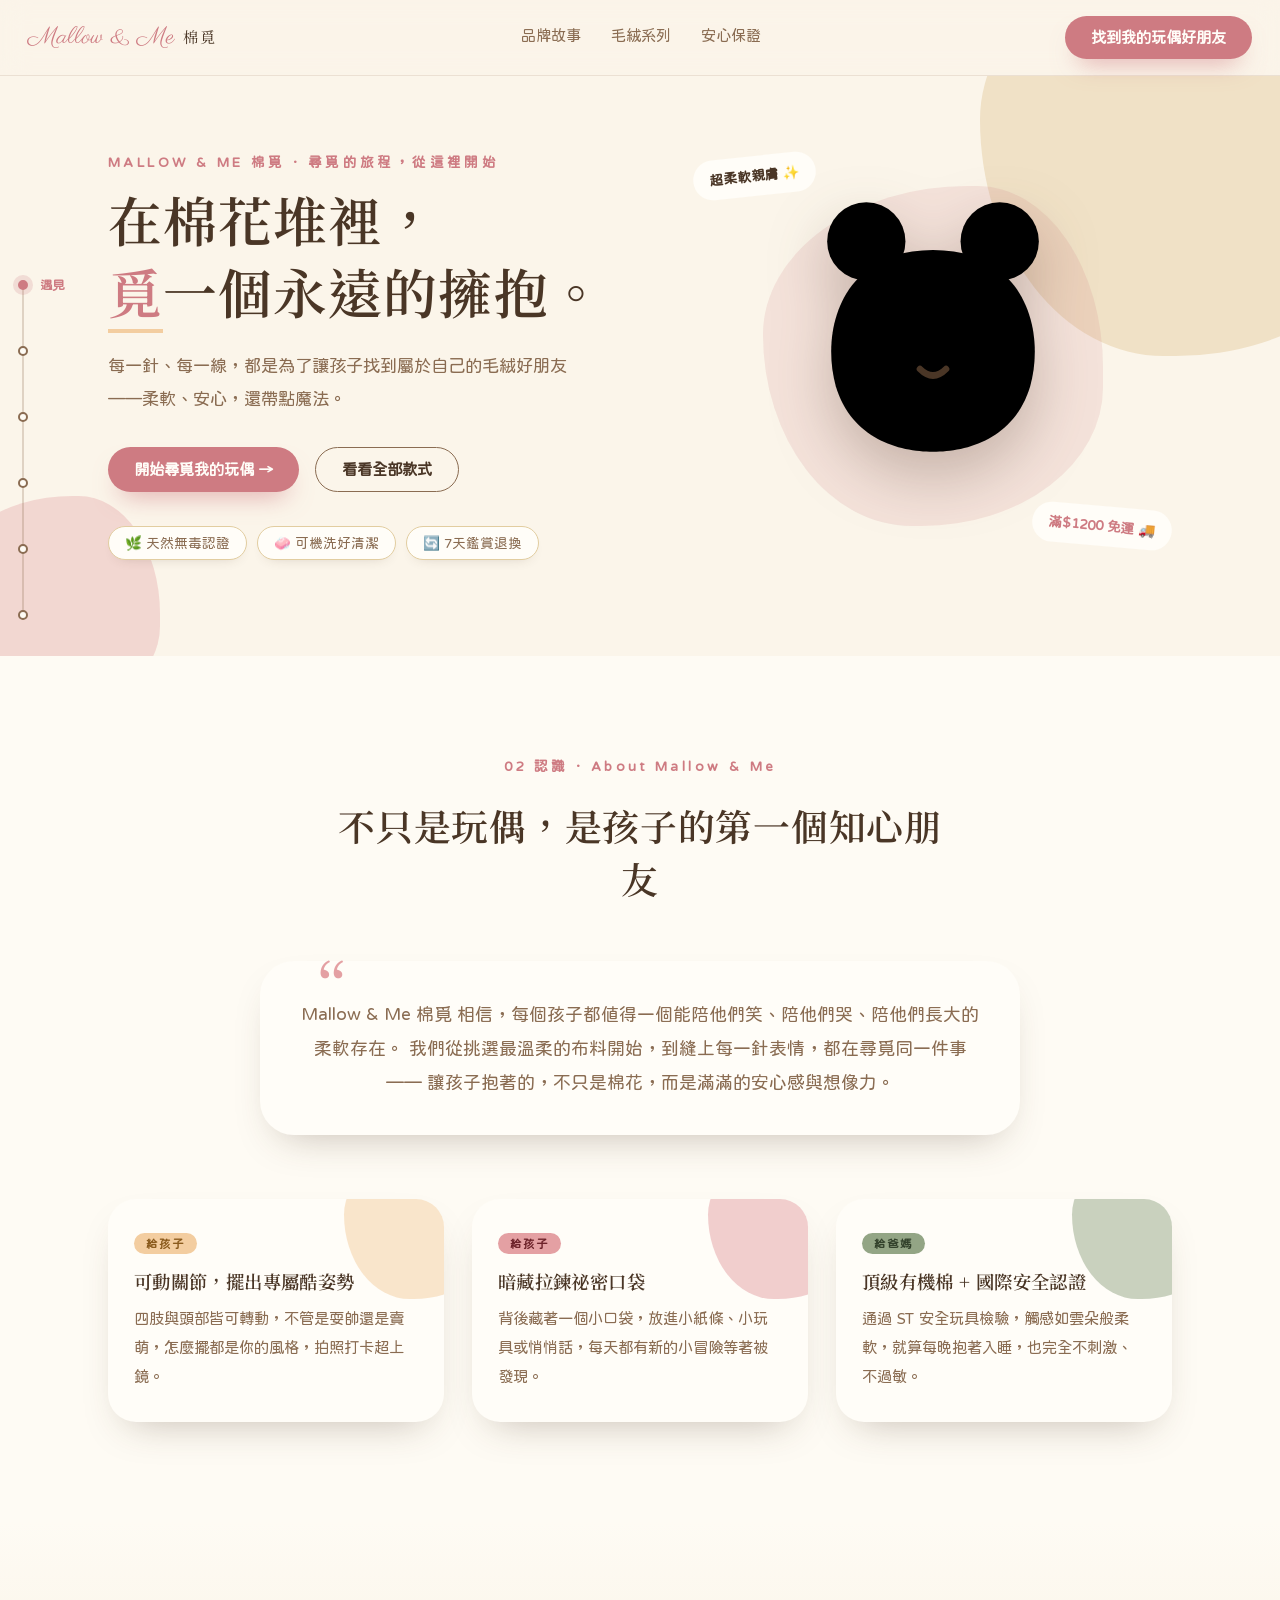
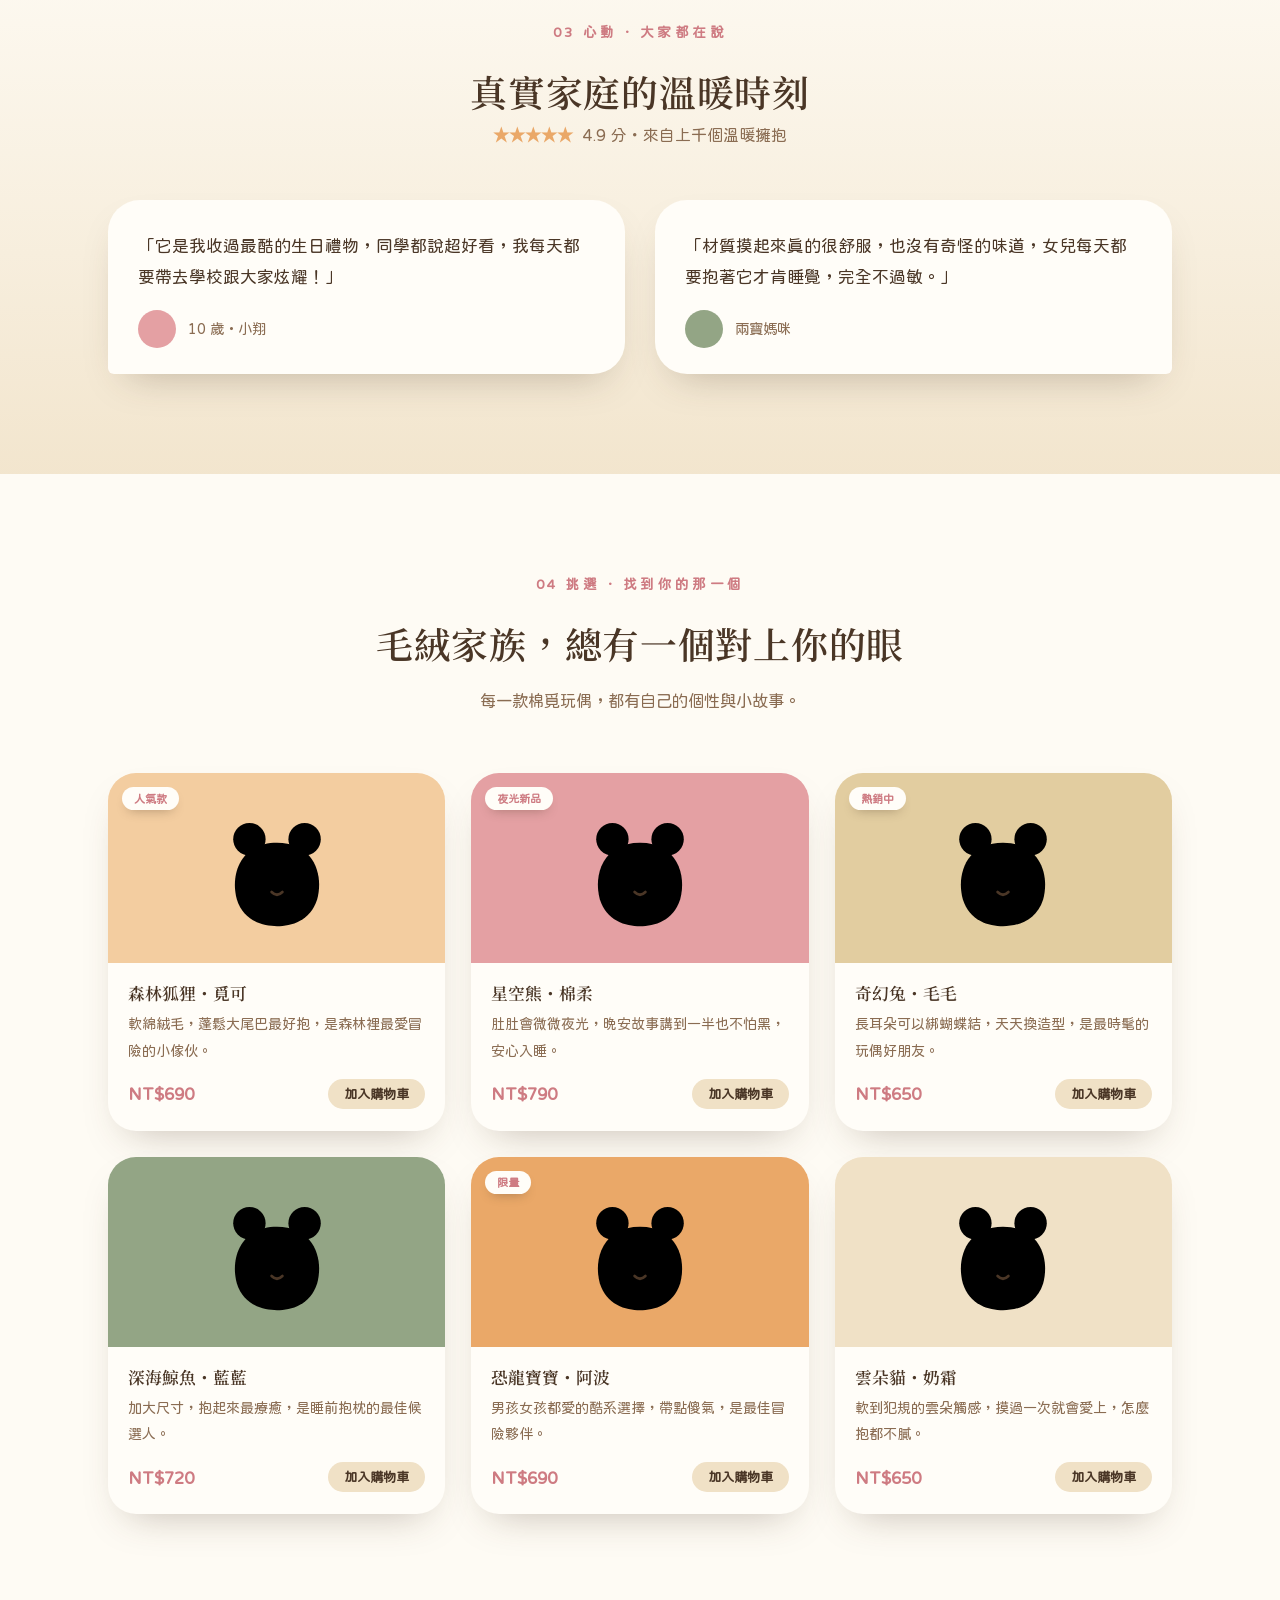
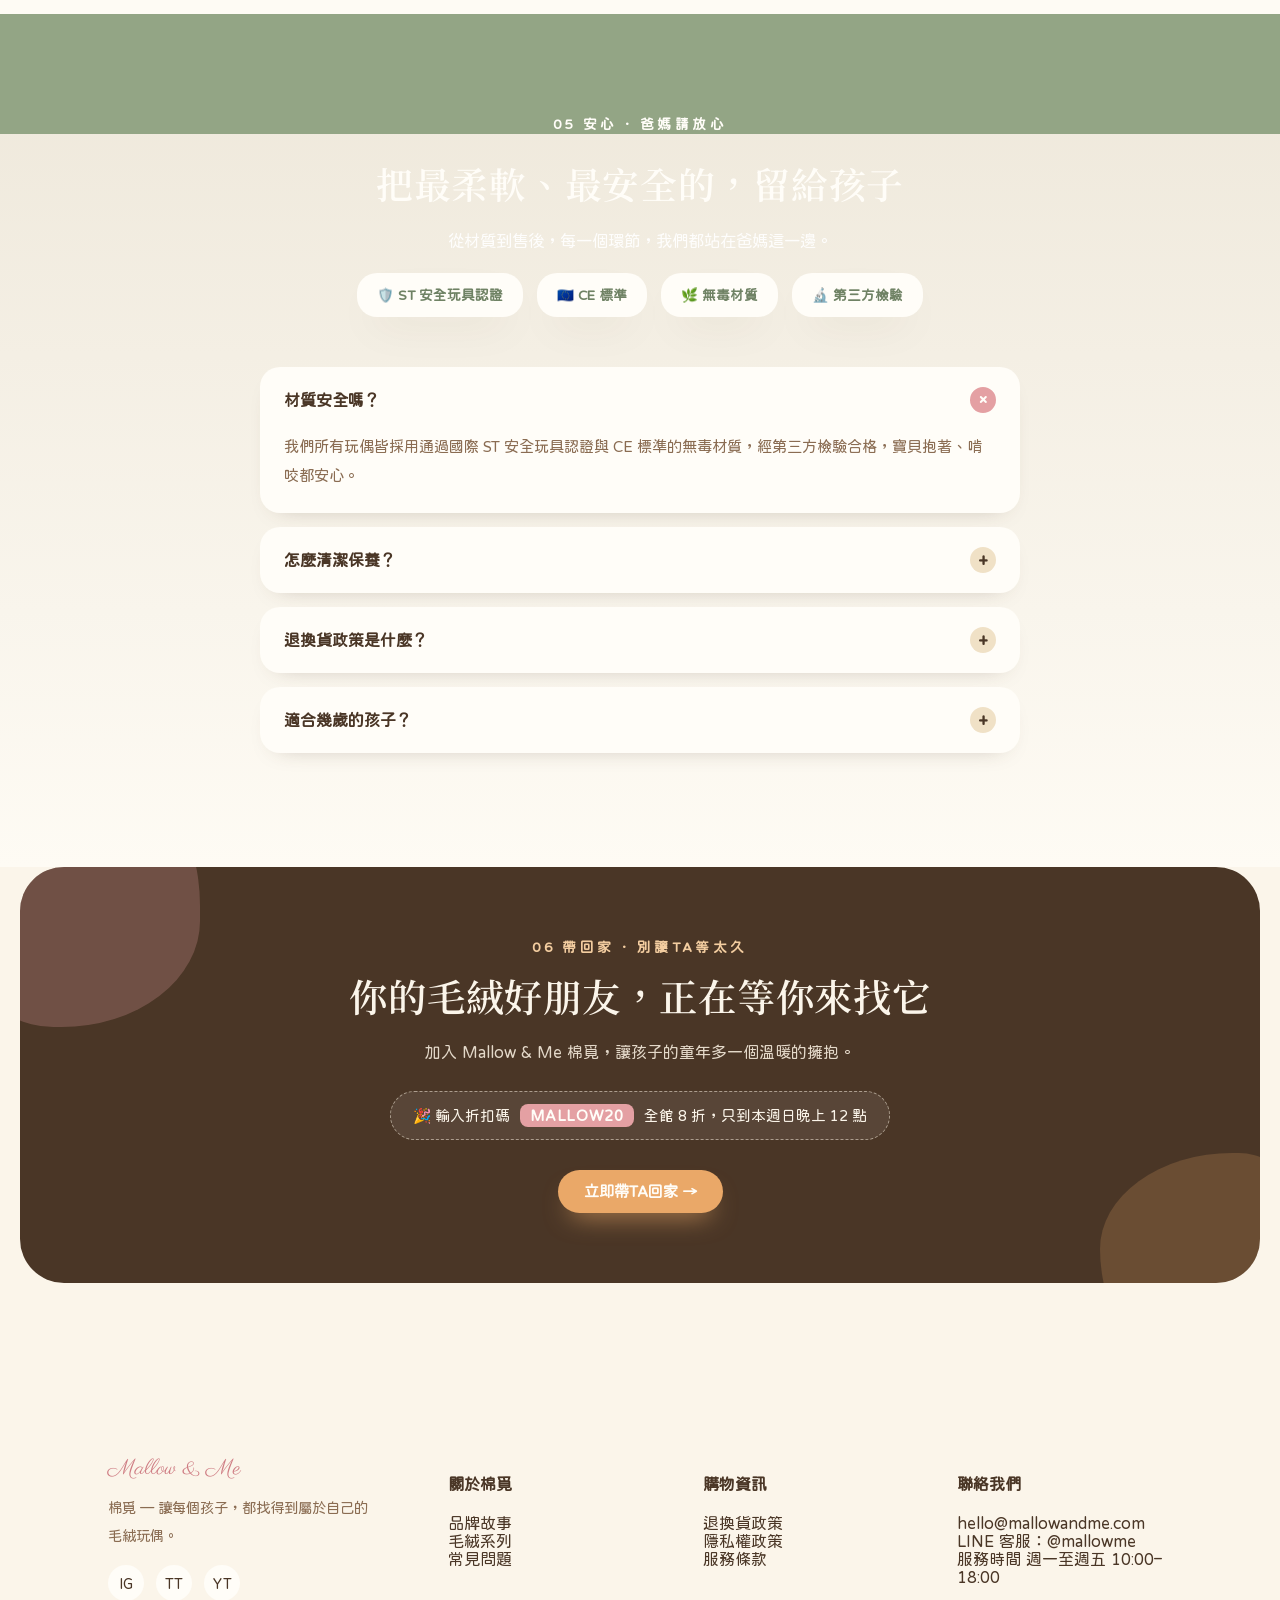
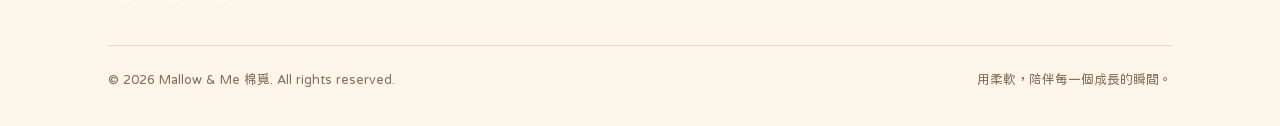
==== new/0804/mallow-and-me.html @ 4f6d2597 "Update files" ====
<!DOCTYPE html>
<html lang="zh-Hant">
<head>
<meta charset="UTF-8">
<meta name="viewport" content="width=device-width, initial-scale=1.0">
<title>Mallow & Me 棉覓｜在棉花堆裡，覓一個永遠的擁抱</title>
<link rel="preconnect" href="https://fonts.googleapis.com">
<link rel="preconnect" href="https://fonts.gstatic.com" crossorigin>
<link href="https://fonts.googleapis.com/css2?family=Noto+Serif+TC:wght@400;500;600;700&family=Huninn&family=Parisienne&display=swap" rel="stylesheet">
<style>
  :root{
    --cream:#FBF5EA;
    --cream-soft:#FEFBF4;
    --oat:#F0E1C6;
    --oat-deep:#E2CDA0;
    --rose:#E4A0A3;
    --rose-deep:#CE7B82;
    --peach:#EAA868;
    --peach-soft:#F3CDA0;
    --sage:#93A585;
    --sage-deep:#6F8264;
    --brown:#4A3626;
    --brown-soft:#8A6C52;
    --white:#FFFDF8;
    --shadow: 0 18px 40px -20px rgba(74,54,38,0.35);
    --radius-blob: 62% 38% 55% 45% / 45% 55% 42% 58%;
  }
  *{box-sizing:border-box;}
  html{scroll-behavior:smooth;}
  body{
    margin:0;
    background:var(--cream);
    color:var(--brown);
    font-family:'Huninn','Zen Maru Gothic','Noto Sans TC',sans-serif;
    -webkit-font-smoothing:antialiased;
    overflow-x:hidden;
  }
  h1,h2,h3{font-family:'Noto Serif TC',serif; margin:0; font-weight:600; letter-spacing:0.02em;}
  p{margin:0; line-height:1.9;}
  a{text-decoration:none; color:inherit;}
  ul{list-style:none; margin:0; padding:0;}
  .script{font-family:'Parisienne',cursive;}
  .wrap{max-width:1120px; margin:0 auto; padding:0 28px;}
  img,svg{display:block;}
  button{font-family:inherit; cursor:pointer; border:none;}

  /* ---------- decorative blobs ---------- */
  .blob{position:absolute; border-radius:var(--radius-blob); z-index:0; filter:blur(0.5px);}
  .blob--float{animation:float 9s ease-in-out infinite;}
  @keyframes float{0%,100%{transform:translateY(0) rotate(0deg);}50%{transform:translateY(-18px) rotate(4deg);}}
  @media (prefers-reduced-motion: reduce){ .blob--float{animation:none;} html{scroll-behavior:auto;} }

  /* ---------- plush icon system ---------- */
  .plush-icon{fill:currentColor;}
  .plush-icon .face{fill:var(--brown);}

  /* ---------- reveal on scroll ---------- */
  .reveal{opacity:0; transform:translateY(28px); transition:opacity .8s ease, transform .8s ease;}
  .reveal.is-visible{opacity:1; transform:translateY(0);}

  /* ---------- trust badge chips ---------- */
  .chips{display:flex; flex-wrap:wrap; gap:10px;}
  .chip{
    background:var(--white); border:1px solid var(--oat-deep); color:var(--brown-soft);
    padding:8px 16px; border-radius:999px; font-size:0.85rem; display:flex; align-items:center; gap:6px;
    box-shadow: 0 6px 14px -10px rgba(74,54,38,0.3);
  }

  /* ================= NAV ================= */
  .nav{
    position:sticky; top:0; z-index:50;
    display:flex; align-items:center; justify-content:space-between;
    padding:16px 28px; backdrop-filter:blur(14px);
    background:rgba(251,245,234,0.82);
    border-bottom:1px solid rgba(138,108,82,0.15);
  }
  .nav__logo{display:flex; align-items:baseline; gap:8px; font-size:1.5rem; color:var(--rose-deep);}
  .nav__logo small{font-family:'Noto Serif TC',serif; font-size:0.95rem; color:var(--brown); letter-spacing:0.15em;}
  .nav__links{display:flex; gap:30px; font-size:0.95rem; color:var(--brown-soft);}
  .nav__links a{position:relative; padding-bottom:4px;}
  .nav__links a::after{content:'';position:absolute; left:0; bottom:0; width:0; height:2px; background:var(--rose); transition:width .3s ease;}
  .nav__links a:hover::after{width:100%;}
  .btn{
    display:inline-flex; align-items:center; gap:8px;
    padding:13px 26px; border-radius:999px; font-size:0.95rem; font-weight:700;
    transition:transform .25s ease, box-shadow .25s ease;
  }
  .btn:hover{transform:translateY(-2px);}
  .btn--primary{background:var(--rose-deep); color:var(--white); box-shadow:0 14px 26px -12px rgba(206,123,130,0.7);}
  .btn--primary:hover{box-shadow:0 18px 30px -12px rgba(206,123,130,0.85);}
  .btn--ghost{background:transparent; border:1.5px solid var(--brown-soft); color:var(--brown);}
  .btn--peach{background:var(--peach); color:var(--white); box-shadow:0 14px 26px -12px rgba(234,168,104,0.75);}
  .nav__cta{display:none;}
  @media (min-width: 760px){ .nav__cta{display:inline-flex;} }
  @media (max-width: 880px){ .nav__links{display:none;} }

  /* ================= SEEKING TRAIL (desktop) ================= */
  .trail{position:fixed; left:22px; top:50%; transform:translateY(-50%); z-index:40; display:none;}
  @media (min-width:1180px){ .trail{display:block;} }
  .trail__track{position:relative; width:2px; height:340px; background:rgba(138,108,82,0.25); margin:0 auto;}
  .trail__fill{position:absolute; top:0; left:0; width:100%; height:0%; background:var(--rose-deep); transition:height .15s linear;}
  .trail__dots{position:absolute; top:0; left:50%; height:100%; display:flex; flex-direction:column; justify-content:space-between; transform:translateX(-50%);}
  .trail-dot{position:relative; width:10px; height:10px; border-radius:50%; background:var(--cream-soft); border:2px solid var(--brown-soft); transition:all .3s ease;}
  .trail-dot span{
    position:absolute; left:20px; top:50%; transform:translateY(-50%);
    font-size:0.78rem; white-space:nowrap; color:var(--brown-soft); opacity:0; transition:opacity .3s ease;
  }
  .trail-dot.active{background:var(--rose-deep); border-color:var(--rose-deep); box-shadow:0 0 0 5px rgba(206,123,130,0.2);}
  .trail-dot.active span{opacity:1; color:var(--rose-deep); font-weight:700;}

  /* ================= HERO ================= */
  .hero{position:relative; padding:70px 0 90px; overflow:hidden;}
  .hero .blob-a{width:420px; height:420px; background:var(--oat); top:-140px; right:-120px;}
  .hero .blob-b{width:220px; height:220px; background:var(--rose); opacity:.35; bottom:-60px; left:-60px;}
  .hero__grid{position:relative; z-index:1; display:grid; grid-template-columns:1.05fr 0.95fr; gap:56px; align-items:center;}
  @media (max-width:900px){ .hero__grid{grid-template-columns:1fr; text-align:center;} }
  .eyebrow{font-size:0.85rem; letter-spacing:0.25em; color:var(--rose-deep); font-weight:700; margin-bottom:14px; display:inline-block;}
  .hero h1{font-size:clamp(2.1rem, 4.2vw, 3.4rem); line-height:1.35; color:var(--brown);}
  .hero h1 em{font-style:normal; color:var(--rose-deep); border-bottom:4px solid var(--peach-soft);}
  .hero__sub{margin-top:22px; font-size:1.08rem; color:var(--brown-soft); max-width:480px;}
  @media (max-width:900px){ .hero__sub{margin-left:auto; margin-right:auto;} }
  .hero__ctas{margin-top:32px; display:flex; gap:16px; flex-wrap:wrap;}
  @media (max-width:900px){ .hero__ctas{justify-content:center;} }
  .hero__chips{margin-top:34px;}
  @media (max-width:900px){ .hero__chips{justify-content:center;} }

  .hero__art{position:relative; height:420px;}
  .hero__stage{position:absolute; inset:0; margin:auto; width:340px; height:340px; background:var(--rose-deep); opacity:0.16; border-radius:var(--radius-blob);}
  .hero__mascot{position:relative; width:290px; margin:20px auto; color:var(--peach); filter:drop-shadow(0 24px 30px rgba(74,54,38,0.28));}
  .hero__sticker{
    position:absolute; background:var(--white); border-radius:20px; padding:12px 16px; box-shadow:var(--shadow);
    font-size:0.85rem; font-weight:700; color:var(--brown);
  }
  .hero__sticker--1{top:10px; left:0; transform:rotate(-6deg);}
  .hero__sticker--2{bottom:20px; right:0; transform:rotate(5deg); color:var(--rose-deep);}
  @media (max-width:900px){ .hero__sticker{display:none;} }

  /* ================= SECTION shell ================= */
  .section{position:relative; padding:100px 0;}
  .section__head{max-width:640px; margin:0 auto 56px; text-align:center;}
  .section__head h2{font-size:clamp(1.6rem, 3vw, 2.3rem); margin-top:12px;}
  .section__head p{margin-top:16px; color:var(--brown-soft); font-size:1.03rem;}

  /* ================= WHY ================= */
  .why{background:var(--cream-soft);}
  .why__story{
    max-width:760px; margin:0 auto 64px; text-align:center; font-size:1.12rem; color:var(--brown-soft);
    padding:36px 40px; background:var(--white); border-radius:34px; box-shadow:var(--shadow); position:relative;
  }
  .why__story::before{content:'“'; font-family:'Noto Serif TC',serif; font-size:4rem; color:var(--rose); position:absolute; top:-6px; left:24px; line-height:1;}
  .features{display:grid; grid-template-columns:repeat(3,1fr); gap:28px;}
  @media (max-width:820px){ .features{grid-template-columns:1fr;} }
  .feature{
    position:relative; padding:34px 26px 30px; border-radius:28px; background:var(--white);
    box-shadow:var(--shadow); overflow:hidden;
  }
  .feature__blob{position:absolute; width:150px; height:150px; border-radius:var(--radius-blob); top:-50px; right:-50px; opacity:0.5;}
  .feature--1 .feature__blob{background:var(--peach-soft);}
  .feature--2 .feature__blob{background:var(--rose);}
  .feature--3 .feature__blob{background:var(--sage);}
  .feature__tag{display:inline-block; font-size:0.72rem; font-weight:700; letter-spacing:0.1em; padding:4px 12px; border-radius:999px; margin-bottom:14px; position:relative;}
  .feature--1 .feature__tag{background:var(--peach-soft); color:#8a5a1c;}
  .feature--2 .feature__tag{background:var(--rose); color:#6d222a;}
  .feature--3 .feature__tag{background:var(--sage); color:#33422c;}
  .feature h3{font-size:1.15rem; position:relative;}
  .feature p{margin-top:10px; color:var(--brown-soft); font-size:0.96rem; position:relative;}

  /* ================= SOCIAL PROOF ================= */
  .social{background:linear-gradient(180deg, var(--cream-soft), var(--oat) 120%);}
  .rating{display:flex; align-items:center; justify-content:center; gap:10px; margin-top:8px; color:var(--peach); font-weight:700;}
  .testimonials{display:grid; grid-template-columns:1fr 1fr; gap:30px;}
  @media (max-width:760px){ .testimonials{grid-template-columns:1fr;} }
  .bubble{
    position:relative; background:var(--white); padding:30px 30px 26px; border-radius:32px 32px 32px 6px;
    box-shadow:var(--shadow);
  }
  .bubble--alt{border-radius:32px 32px 6px 32px;}
  .bubble p.quote{font-size:1.05rem; color:var(--brown); line-height:1.85;}
  .bubble__who{margin-top:18px; display:flex; align-items:center; gap:12px; font-size:0.9rem; color:var(--brown-soft);}
  .bubble__avatar{width:38px; height:38px; border-radius:50%; flex-shrink:0;}
  .bubble--1 .bubble__avatar{background:var(--rose);}
  .bubble--2 .bubble__avatar{background:var(--sage);}

  /* ================= COLLECTION ================= */
  .collection{background:var(--cream-soft);}
  .collection__grid{display:grid; grid-template-columns:repeat(3,1fr); gap:26px;}
  @media (max-width:900px){ .collection__grid{grid-template-columns:1fr 1fr;} }
  @media (max-width:560px){ .collection__grid{grid-template-columns:1fr;} }
  .card{
    background:var(--white); border-radius:28px; overflow:hidden; box-shadow:var(--shadow);
    display:flex; flex-direction:column; transition:transform .3s ease, box-shadow .3s ease;
  }
  .card:hover{transform:translateY(-6px);}
  .card__stage{position:relative; height:190px; display:flex; align-items:center; justify-content:center;}
  .card__mascot{width:120px;}
  .card__tag{position:absolute; top:14px; left:14px; font-size:0.7rem; font-weight:700; padding:5px 12px; border-radius:999px; background:var(--white); color:var(--rose-deep); box-shadow:0 6px 12px -6px rgba(74,54,38,0.4);}
  .card__body{padding:18px 20px 22px;}
  .card__name{font-size:1.05rem; font-family:'Noto Serif TC',serif; font-weight:600;}
  .card__desc{margin-top:6px; font-size:0.88rem; color:var(--brown-soft); min-height:44px;}
  .card__foot{margin-top:14px; display:flex; align-items:center; justify-content:space-between;}
  .card__price{font-weight:700; color:var(--rose-deep); font-size:1.05rem;}
  .card__add{font-size:0.82rem; font-weight:700; padding:8px 16px; border-radius:999px; background:var(--oat); color:var(--brown);}
  .card__add:hover{background:var(--peach); color:var(--white);}

  /* ================= PARENTS CORNER ================= */
  .parents{background:linear-gradient(180deg, var(--sage) 0%, #EFE9DC 10%, var(--cream-soft) 100%); position:relative;}
  .parents::before{content:''; position:absolute; inset:0 0 auto 0; height:120px; background:var(--sage); z-index:0;}
  .parents .wrap{position:relative; z-index:1;}
  .parents .section__head{color:var(--white);}
  .parents .section__head p{color:rgba(255,255,255,0.9);}
  .parents .eyebrow{color:var(--white);}
  .parents__badges{display:flex; gap:14px; justify-content:center; flex-wrap:wrap; margin:-40px 0 50px;}
  .pbadge{
    background:var(--white); padding:14px 20px; border-radius:20px; box-shadow:var(--shadow);
    font-size:0.85rem; font-weight:700; color:var(--sage-deep); display:flex; align-items:center; gap:8px;
  }
  .faq{max-width:760px; margin:0 auto;}
  .faq__item{background:var(--white); border-radius:20px; margin-bottom:14px; box-shadow:0 10px 24px -18px rgba(74,54,38,0.4); overflow:hidden;}
  .faq__item summary{
    list-style:none; cursor:pointer; padding:20px 24px; display:flex; align-items:center; justify-content:space-between;
    font-weight:700; font-size:1rem; color:var(--brown);
  }
  .faq__item summary::-webkit-details-marker{display:none;}
  .faq__icon{width:26px; height:26px; border-radius:50%; background:var(--oat); display:flex; align-items:center; justify-content:center; flex-shrink:0; font-size:1.1rem; transition:transform .3s ease;}
  .faq__item[open] .faq__icon{transform:rotate(45deg); background:var(--rose); color:var(--white);}
  .faq__item p{padding:0 24px 22px; color:var(--brown-soft); font-size:0.95rem;}

  /* ================= FINAL PUSH ================= */
  .final{
    background:var(--brown); color:var(--cream); text-align:center; border-radius:44px;
    margin:0 20px; padding:70px 30px; position:relative; overflow:hidden;
  }
  .final .blob{background:var(--rose); opacity:0.25; width:260px; height:260px; top:-100px; left:-80px;}
  .final .blob2{position:absolute; background:var(--peach); opacity:0.2; width:220px; height:220px; border-radius:var(--radius-blob); bottom:-90px; right:-60px; z-index:0;}
  .final__inner{position:relative; z-index:1;}
  .final h2{color:var(--cream); font-size:clamp(1.6rem,3.4vw,2.4rem);}
  .final__promo{
    display:inline-flex; align-items:center; gap:10px; margin:24px auto 30px; background:rgba(255,255,255,0.08);
    border:1px dashed rgba(255,246,230,0.5); padding:12px 22px; border-radius:999px; font-size:0.92rem;
  }
  .final__code{background:var(--rose); color:var(--white); padding:3px 10px; border-radius:8px; font-weight:700; letter-spacing:0.05em;}

  /* ================= FOOTER ================= */
  footer{padding:70px 0 40px; background:var(--cream);}
  .footer__grid{display:grid; grid-template-columns:1.4fr 1fr 1fr 1fr; gap:40px; padding-bottom:44px; border-bottom:1px solid rgba(138,108,82,0.2);}
  @media (max-width:760px){ .footer__grid{grid-template-columns:1fr 1fr;} }
  .footer__brand{font-size:1.4rem; color:var(--rose-deep); margin-bottom:10px;}
  .footer__tag{color:var(--brown-soft); font-size:0.9rem; max-width:260px;}
  .footer h4{font-size:0.85rem; letter-spacing:0.08em; color:var(--brown-soft); margin-bottom:16px;}
  .footer li{margin-bottom:10px; font-size:0.9rem; color:var(--brown);}
  .footer__social{display:flex; gap:12px; margin-top:16px;}
  .footer__social a{width:36px; height:36px; border-radius:50%; background:var(--white); display:flex; align-items:center; justify-content:center; box-shadow:var(--shadow); font-size:0.9rem;}
  .footer__bottom{display:flex; justify-content:space-between; padding-top:26px; font-size:0.8rem; color:var(--brown-soft); flex-wrap:wrap; gap:10px;}

  /* ================= mobile sticky cta ================= */
  .sticky-cta{
    position:fixed; left:0; right:0; bottom:0; z-index:60; display:flex; gap:10px; padding:12px 16px;
    background:rgba(251,245,234,0.95); backdrop-filter:blur(10px); border-top:1px solid rgba(138,108,82,0.2);
  }
  @media (min-width:760px){ .sticky-cta{display:none;} }
  .sticky-cta .btn{flex:1; justify-content:center;}
  body{padding-bottom:0;}
  @media (max-width:759px){ body{padding-bottom:74px;} }
</style>
</head>
<body>

<!-- reusable plush mark -->
<svg style="position:absolute;width:0;height:0" aria-hidden="true">
  <symbol id="icon-plush" viewBox="0 0 200 200">
    <circle cx="54" cy="52" r="27"/>
    <circle cx="146" cy="52" r="27"/>
    <path d="M100,58 C38,58 22,112 33,152 C44,188 76,197 100,197 C124,197 156,188 167,152 C178,112 162,58 100,58 Z"/>
    <circle class="face" cx="78" cy="116" r="6.5"/>
    <circle class="face" cx="122" cy="116" r="6.5"/>
    <path class="face" d="M90,140 Q100,150 110,140" stroke="currentColor" stroke-width="0" fill="none"/>
    <path d="M91,140 Q100,149 109,140" stroke="#4A3626" stroke-width="4.5" fill="none" stroke-linecap="round"/>
  </symbol>
</svg>

<!-- ============ NAV ============ -->
<header class="nav">
  <a href="#hero" class="nav__logo"><span class="script">Mallow & Me</span><small>棉覓</small></a>
  <nav class="nav__links">
    <a href="#why">品牌故事</a>
    <a href="#collection">毛絨系列</a>
    <a href="#parents">安心保證</a>
  </nav>
  <a href="#collection" class="btn btn--primary nav__cta">找到我的玩偶好朋友</a>
</header>

<!-- ============ SEEKING TRAIL ============ -->
<div class="trail" aria-hidden="true">
  <div class="trail__track">
    <div class="trail__fill"></div>
    <div class="trail__dots">
      <div class="trail-dot active"><span>遇見</span></div>
      <div class="trail-dot"><span>認識</span></div>
      <div class="trail-dot"><span>心動</span></div>
      <div class="trail-dot"><span>挑選</span></div>
      <div class="trail-dot"><span>安心</span></div>
      <div class="trail-dot"><span>帶回家</span></div>
    </div>
  </div>
</div>

<!-- ============ HERO ============ -->
<section class="hero" id="hero" data-stage>
  <div class="blob blob-a"></div>
  <div class="blob blob-b blob--float"></div>
  <div class="wrap hero__grid">
    <div class="reveal is-visible">
      <span class="eyebrow">MALLOW &amp; ME 棉覓 · 尋覓的旅程，從這裡開始</span>
      <h1>在棉花堆裡，<br><em>覓</em>一個永遠的擁抱。</h1>
      <p class="hero__sub">每一針、每一線，都是為了讓孩子找到屬於自己的毛絨好朋友——柔軟、安心，還帶點魔法。</p>
      <div class="hero__ctas">
        <a href="#collection" class="btn btn--primary">開始尋覓我的玩偶 →</a>
        <a href="#collection" class="btn btn--ghost">看看全部款式</a>
      </div>
      <div class="chips hero__chips" style="margin-top:34px;">
        <span class="chip">🌿 天然無毒認證</span>
        <span class="chip">🧼 可機洗好清潔</span>
        <span class="chip">🔄 7天鑑賞退換</span>
      </div>
    </div>
    <div class="hero__art reveal is-visible">
      <div class="hero__stage"></div>
      <svg class="hero__mascot" viewBox="0 0 200 200"><use href="#icon-plush"/></svg>
      <div class="hero__sticker hero__sticker--1">超柔軟親膚 ✨</div>
      <div class="hero__sticker hero__sticker--2">滿$1200 免運 🚚</div>
    </div>
  </div>
</section>

<!-- ============ WHY ============ -->
<section class="section why" id="why" data-stage>
  <div class="wrap">
    <div class="section__head reveal">
      <span class="eyebrow">02 認識 · About Mallow &amp; Me</span>
      <h2>不只是玩偶，是孩子的第一個知心朋友</h2>
    </div>
    <p class="why__story reveal">
      Mallow &amp; Me 棉覓 相信，每個孩子都值得一個能陪他們笑、陪他們哭、陪他們長大的柔軟存在。
      我們從挑選最溫柔的布料開始，到縫上每一針表情，都在尋覓同一件事——
      讓孩子抱著的，不只是棉花，而是滿滿的安心感與想像力。
    </p>
    <div class="features">
      <div class="feature feature--1 reveal">
        <div class="feature__blob"></div>
        <span class="feature__tag">給孩子</span>
        <h3>可動關節，擺出專屬酷姿勢</h3>
        <p>四肢與頭部皆可轉動，不管是耍帥還是賣萌，怎麼擺都是你的風格，拍照打卡超上鏡。</p>
      </div>
      <div class="feature feature--2 reveal">
        <div class="feature__blob"></div>
        <span class="feature__tag">給孩子</span>
        <h3>暗藏拉鍊祕密口袋</h3>
        <p>背後藏著一個小口袋，放進小紙條、小玩具或悄悄話，每天都有新的小冒險等著被發現。</p>
      </div>
      <div class="feature feature--3 reveal">
        <div class="feature__blob"></div>
        <span class="feature__tag">給爸媽</span>
        <h3>頂級有機棉 + 國際安全認證</h3>
        <p>通過 ST 安全玩具檢驗，觸感如雲朵般柔軟，就算每晚抱著入睡，也完全不刺激、不過敏。</p>
      </div>
    </div>
  </div>
</section>

<!-- ============ SOCIAL PROOF ============ -->
<section class="section social" id="social" data-stage>
  <div class="wrap">
    <div class="section__head reveal">
      <span class="eyebrow">03 心動 · 大家都在說</span>
      <h2>真實家庭的溫暖時刻</h2>
      <div class="rating">★★★★★ <span style="color:var(--brown-soft); font-weight:400;">4.9 分・來自上千個溫暖擁抱</span></div>
    </div>
    <div class="testimonials">
      <div class="bubble bubble--1 reveal">
        <p class="quote">「它是我收過最酷的生日禮物，同學都說超好看，我每天都要帶去學校跟大家炫耀！」</p>
        <div class="bubble__who"><span class="bubble__avatar"></span>10 歲・小翔</div>
      </div>
      <div class="bubble bubble--2 bubble--alt reveal">
        <p class="quote">「材質摸起來真的很舒服，也沒有奇怪的味道，女兒每天都要抱著它才肯睡覺，完全不過敏。」</p>
        <div class="bubble__who"><span class="bubble__avatar"></span>兩寶媽咪</div>
      </div>
    </div>
  </div>
</section>

<!-- ============ COLLECTION ============ -->
<section class="section collection" id="collection" data-stage>
  <div class="wrap">
    <div class="section__head reveal">
      <span class="eyebrow">04 挑選 · 找到你的那一個</span>
      <h2>毛絨家族，總有一個對上你的眼</h2>
      <p>每一款棉覓玩偶，都有自己的個性與小故事。</p>
    </div>
    <div class="collection__grid">

      <div class="card reveal">
        <div class="card__stage" style="background:var(--peach-soft);">
          <span class="card__tag">人氣款</span>
          <svg class="card__mascot" viewBox="0 0 200 200" style="color:var(--peach);"><use href="#icon-plush"/></svg>
        </div>
        <div class="card__body">
          <div class="card__name">森林狐狸・覓可</div>
          <p class="card__desc">軟綿絨毛，蓬鬆大尾巴最好抱，是森林裡最愛冒險的小傢伙。</p>
          <div class="card__foot"><span class="card__price">NT$690</span><span class="card__add">加入購物車</span></div>
        </div>
      </div>

      <div class="card reveal">
        <div class="card__stage" style="background:var(--rose);">
          <span class="card__tag">夜光新品</span>
          <svg class="card__mascot" viewBox="0 0 200 200" style="color:#B98A6F;"><use href="#icon-plush"/></svg>
        </div>
        <div class="card__body">
          <div class="card__name">星空熊・棉柔</div>
          <p class="card__desc">肚肚會微微夜光，晚安故事講到一半也不怕黑，安心入睡。</p>
          <div class="card__foot"><span class="card__price">NT$790</span><span class="card__add">加入購物車</span></div>
        </div>
      </div>

      <div class="card reveal">
        <div class="card__stage" style="background:var(--oat-deep);">
          <span class="card__tag">熱銷中</span>
          <svg class="card__mascot" viewBox="0 0 200 200" style="color:var(--white);"><use href="#icon-plush"/></svg>
        </div>
        <div class="card__body">
          <div class="card__name">奇幻兔・毛毛</div>
          <p class="card__desc">長耳朵可以綁蝴蝶結，天天換造型，是最時髦的玩偶好朋友。</p>
          <div class="card__foot"><span class="card__price">NT$650</span><span class="card__add">加入購物車</span></div>
        </div>
      </div>

      <div class="card reveal">
        <div class="card__stage" style="background:var(--sage);">
          <svg class="card__mascot" viewBox="0 0 200 200" style="color:var(--cream-soft);"><use href="#icon-plush"/></svg>
        </div>
        <div class="card__body">
          <div class="card__name">深海鯨魚・藍藍</div>
          <p class="card__desc">加大尺寸，抱起來最療癒，是睡前抱枕的最佳候選人。</p>
          <div class="card__foot"><span class="card__price">NT$720</span><span class="card__add">加入購物車</span></div>
        </div>
      </div>

      <div class="card reveal">
        <div class="card__stage" style="background:var(--peach);">
          <span class="card__tag">限量</span>
          <svg class="card__mascot" viewBox="0 0 200 200" style="color:var(--white);"><use href="#icon-plush"/></svg>
        </div>
        <div class="card__body">
          <div class="card__name">恐龍寶寶・阿波</div>
          <p class="card__desc">男孩女孩都愛的酷系選擇，帶點傻氣，是最佳冒險夥伴。</p>
          <div class="card__foot"><span class="card__price">NT$690</span><span class="card__add">加入購物車</span></div>
        </div>
      </div>

      <div class="card reveal">
        <div class="card__stage" style="background:var(--oat);">
          <svg class="card__mascot" viewBox="0 0 200 200" style="color:var(--rose-deep);"><use href="#icon-plush"/></svg>
        </div>
        <div class="card__body">
          <div class="card__name">雲朵貓・奶霜</div>
          <p class="card__desc">軟到犯規的雲朵觸感，摸過一次就會愛上，怎麼抱都不膩。</p>
          <div class="card__foot"><span class="card__price">NT$650</span><span class="card__add">加入購物車</span></div>
        </div>
      </div>

    </div>
  </div>
</section>

<!-- ============ PARENTS CORNER ============ -->
<section class="section parents" id="parents" data-stage>
  <div class="wrap">
    <div class="section__head reveal">
      <span class="eyebrow">05 安心 · 爸媽請放心</span>
      <h2>把最柔軟、最安全的，留給孩子</h2>
      <p>從材質到售後，每一個環節，我們都站在爸媽這一邊。</p>
    </div>
    <div class="parents__badges reveal">
      <span class="pbadge">🛡️ ST 安全玩具認證</span>
      <span class="pbadge">🇪🇺 CE 標準</span>
      <span class="pbadge">🌿 無毒材質</span>
      <span class="pbadge">🔬 第三方檢驗</span>
    </div>
    <div class="faq reveal">
      <details class="faq__item" open>
        <summary>材質安全嗎？<span class="faq__icon">+</span></summary>
        <p>我們所有玩偶皆採用通過國際 ST 安全玩具認證與 CE 標準的無毒材質，經第三方檢驗合格，寶貝抱著、啃咬都安心。</p>
      </details>
      <details class="faq__item">
        <summary>怎麼清潔保養？<span class="faq__icon">+</span></summary>
        <p>大部分款式可直接手洗，或裝入洗衣袋以 30 度以下水溫機洗，洗後自然平鋪陰乾，就能維持蓬鬆柔軟的觸感。</p>
      </details>
      <details class="faq__item">
        <summary>退換貨政策是什麼？<span class="faq__icon">+</span></summary>
        <p>下單後 7 天內，只要玩偶保持全新、未拆吊牌的狀態，即可申請無條件退換，讓你安心選購不擔心。</p>
      </details>
      <details class="faq__item">
        <summary>適合幾歲的孩子？<span class="faq__icon">+</span></summary>
        <p>我們的玩偶適合 3 歲以上孩童；若家中有 3 歲以下幼兒，建議由家長陪同遊玩，避免誤食小型配件。</p>
      </details>
    </div>
  </div>
</section>

<!-- ============ FINAL PUSH ============ -->
<section class="section" id="final" data-stage style="padding-top:0;">
  <div class="final reveal">
    <div class="blob blob--float"></div>
    <div class="blob2"></div>
    <div class="final__inner">
      <span class="eyebrow" style="color:var(--peach-soft);">06 帶回家 · 別讓TA等太久</span>
      <h2>你的毛絨好朋友，正在等你來找它</h2>
      <p style="color:rgba(255,246,230,0.85); margin-top:14px;">加入 Mallow &amp; Me 棉覓，讓孩子的童年多一個溫暖的擁抱。</p>
      <div class="final__promo">
        🎉 輸入折扣碼 <span class="final__code">MALLOW20</span> 全館 8 折，只到本週日晚上 12 點
      </div>
      <div>
        <a href="#collection" class="btn btn--peach">立即帶TA回家 →</a>
      </div>
    </div>
  </div>
</section>

<!-- ============ FOOTER ============ -->
<footer>
  <div class="wrap">
    <div class="footer__grid">
      <div>
        <div class="footer__brand script">Mallow &amp; Me</div>
        <p class="footer__tag">棉覓 — 讓每個孩子，都找得到屬於自己的毛絨玩偶。</p>
        <div class="footer__social">
          <a href="#" aria-label="Instagram">IG</a>
          <a href="#" aria-label="TikTok">TT</a>
          <a href="#" aria-label="YouTube">YT</a>
        </div>
      </div>
      <div>
        <h4>關於棉覓</h4>
        <ul>
          <li><a href="#why">品牌故事</a></li>
          <li><a href="#collection">毛絨系列</a></li>
          <li><a href="#parents">常見問題</a></li>
        </ul>
      </div>
      <div>
        <h4>購物資訊</h4>
        <ul>
          <li><a href="#">退換貨政策</a></li>
          <li><a href="#">隱私權政策</a></li>
          <li><a href="#">服務條款</a></li>
        </ul>
      </div>
      <div>
        <h4>聯絡我們</h4>
        <ul>
          <li>hello@mallowandme.com</li>
          <li>LINE 客服：@mallowme</li>
          <li>服務時間 週一至週五 10:00–18:00</li>
        </ul>
      </div>
    </div>
    <div class="footer__bottom">
      <span>© 2026 Mallow &amp; Me 棉覓. All rights reserved.</span>
      <span>用柔軟，陪伴每一個成長的瞬間。</span>
    </div>
  </div>
</footer>

<!-- ============ MOBILE STICKY CTA ============ -->
<div class="sticky-cta">
  <a href="#collection" class="btn btn--primary">立即選購 →</a>
  <a href="#parents" class="btn btn--ghost">安心保證</a>
</div>

<script>
  // scroll reveal
  const revealEls = document.querySelectorAll('.reveal');
  const io = new IntersectionObserver((entries)=>{
    entries.forEach(e=>{ if(e.isIntersecting){ e.target.classList.add('is-visible'); } });
  }, { threshold: 0.15 });
  revealEls.forEach(el=> io.observe(el));

  // seeking trail progress + active waypoint
  const stages = document.querySelectorAll('[data-stage]');
  const dots = document.querySelectorAll('.trail-dot');
  const fill = document.querySelector('.trail__fill');

  function updateTrail(){
    const scrollTop = window.scrollY;
    const docHeight = document.documentElement.scrollHeight - window.innerHeight;
    const progress = docHeight > 0 ? Math.min(1, Math.max(0, scrollTop/docHeight)) : 0;
    if(fill) fill.style.height = (progress*100) + '%';

    let current = 0;
    stages.forEach((sec,i)=>{
      const rect = sec.getBoundingClientRect();
      if(rect.top <= window.innerHeight*0.5) current = i;
    });
    dots.forEach((d,i)=> d.classList.toggle('active', i===current));
  }
  window.addEventListener('scroll', updateTrail, {passive:true});
  updateTrail();
</script>

</body>
</html>
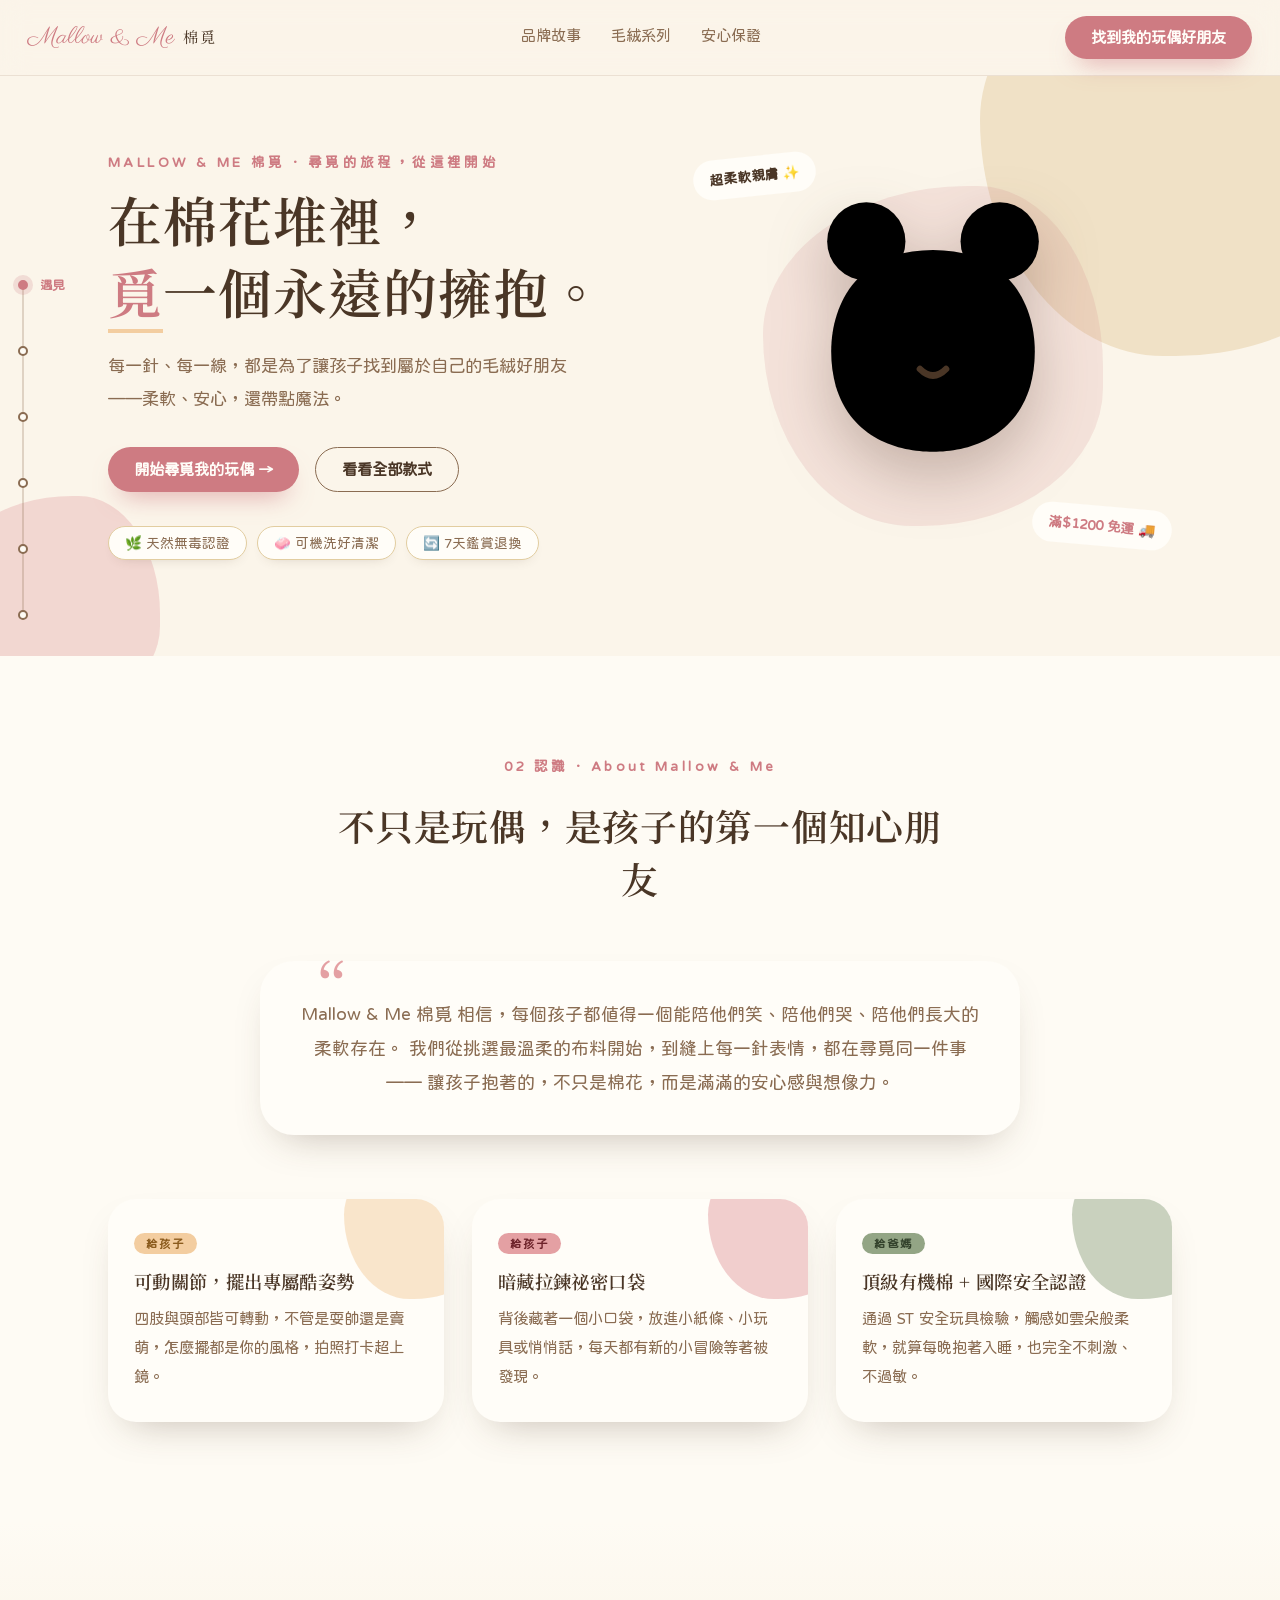
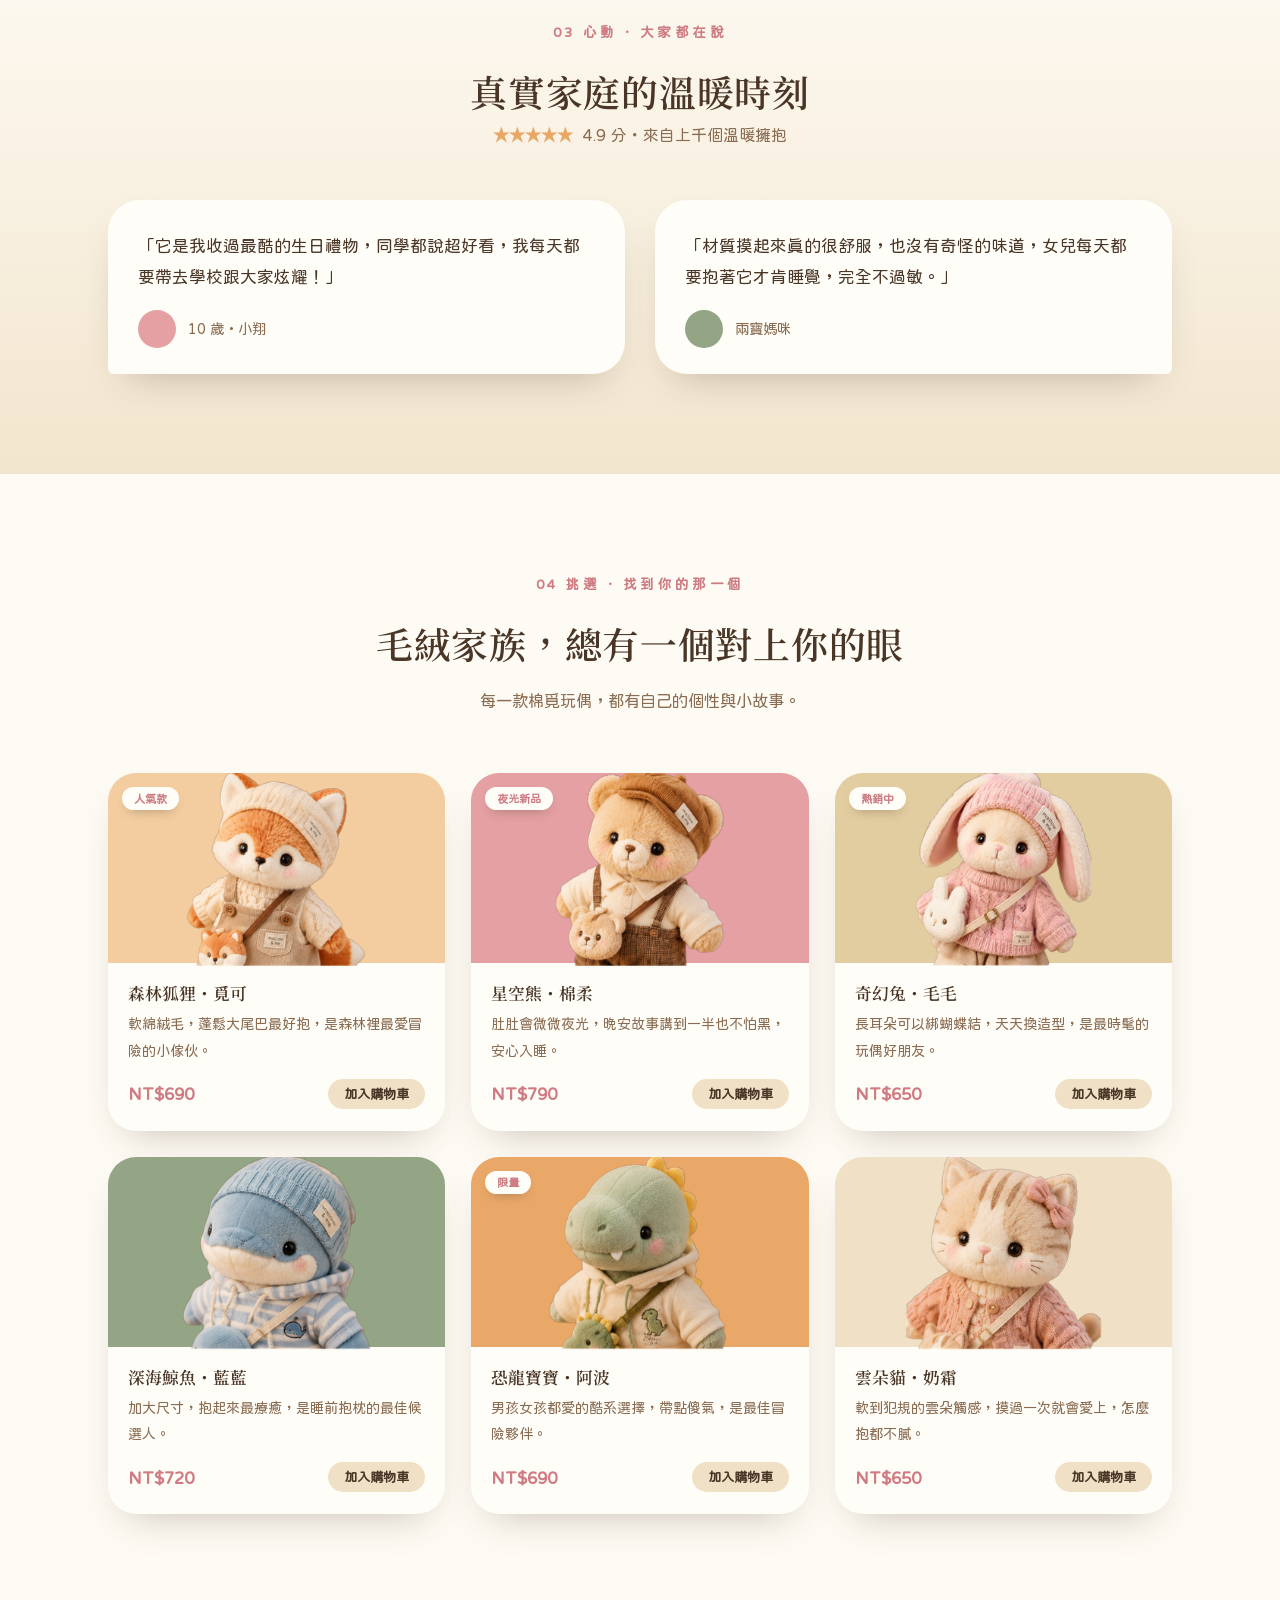
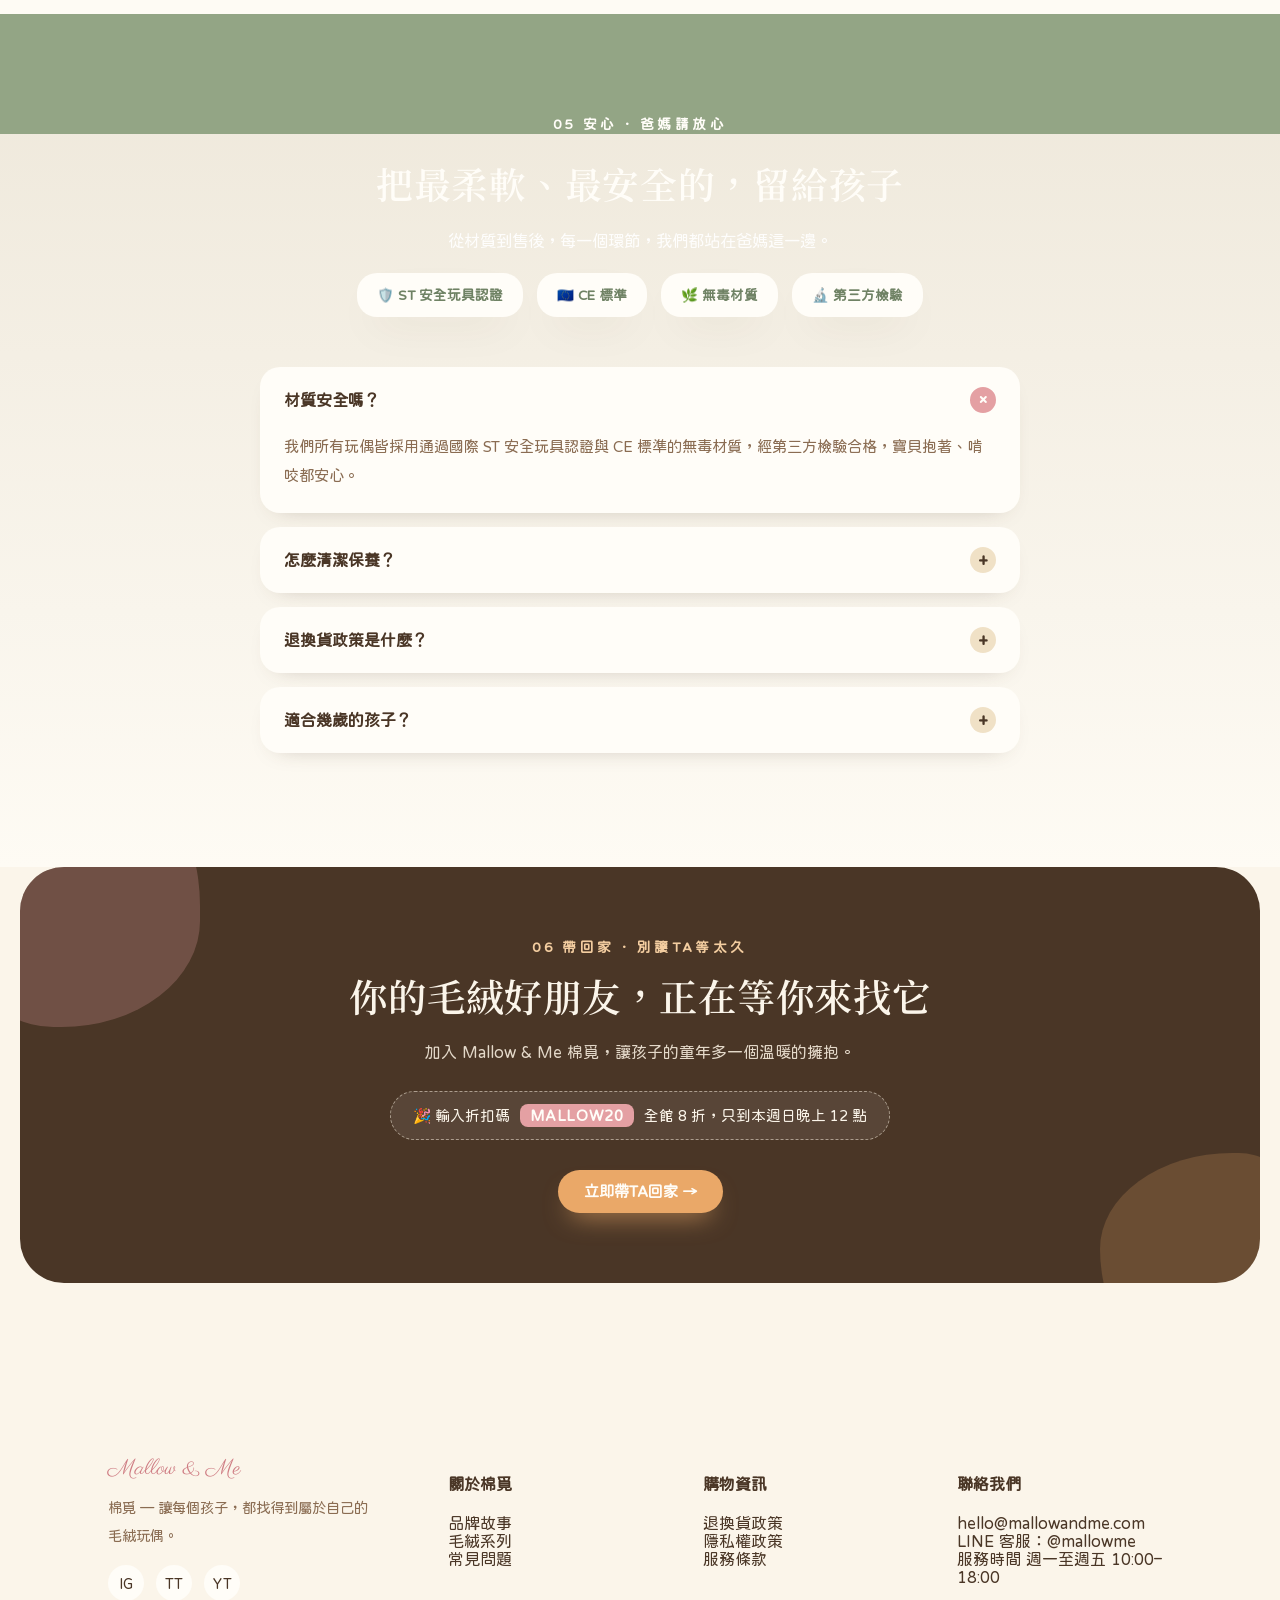
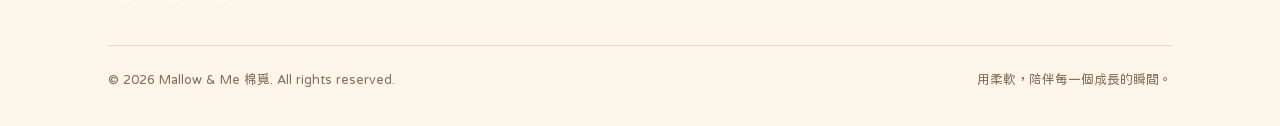
==== commit 8fdaf141: "新增商品圖案" ====
--- a/new/0804/mallow-and-me.html
+++ b/new/0804/mallow-and-me.html
@@ -192,7 +192,8 @@
   }
   .card:hover{transform:translateY(-6px);}
   .card__stage{position:relative; height:190px; display:flex; align-items:center; justify-content:center;}
-  .card__mascot{width:120px;}
+  .card__mascot{width: 90%;
+  height: auto;}
   .card__tag{position:absolute; top:14px; left:14px; font-size:0.7rem; font-weight:700; padding:5px 12px; border-radius:999px; background:var(--white); color:var(--rose-deep); box-shadow:0 6px 12px -6px rgba(74,54,38,0.4);}
   .card__body{padding:18px 20px 22px;}
   .card__name{font-size:1.05rem; font-family:'Noto Serif TC',serif; font-weight:600;}
@@ -401,7 +402,7 @@
       <div class="card reveal">
         <div class="card__stage" style="background:var(--peach-soft);">
           <span class="card__tag">人氣款</span>
-          <svg class="card__mascot" viewBox="0 0 200 200" style="color:var(--peach);"><use href="#icon-plush"/></svg>
+          <img class="card__mascot" src="img/fox-icon.png" alt="狐狸・毛毛玩偶">
         </div>
         <div class="card__body">
           <div class="card__name">森林狐狸・覓可</div>
@@ -413,7 +414,7 @@
       <div class="card reveal">
         <div class="card__stage" style="background:var(--rose);">
           <span class="card__tag">夜光新品</span>
-          <svg class="card__mascot" viewBox="0 0 200 200" style="color:#B98A6F;"><use href="#icon-plush"/></svg>
+        <img class="card__mascot" src="img/bear-icon.png" alt="熊熊・毛毛玩偶">
         </div>
         <div class="card__body">
           <div class="card__name">星空熊・棉柔</div>
@@ -425,7 +426,7 @@
       <div class="card reveal">
         <div class="card__stage" style="background:var(--oat-deep);">
           <span class="card__tag">熱銷中</span>
-          <svg class="card__mascot" viewBox="0 0 200 200" style="color:var(--white);"><use href="#icon-plush"/></svg>
+           <img class="card__mascot" src="img/rabbit-icon.png" alt="奇幻兔・毛毛玩偶">
         </div>
         <div class="card__body">
           <div class="card__name">奇幻兔・毛毛</div>
@@ -436,7 +437,7 @@
 
       <div class="card reveal">
         <div class="card__stage" style="background:var(--sage);">
-          <svg class="card__mascot" viewBox="0 0 200 200" style="color:var(--cream-soft);"><use href="#icon-plush"/></svg>
+         <img class="card__mascot" src="img/shark-icon.png" alt="鯨魚・毛毛玩偶">
         </div>
         <div class="card__body">
           <div class="card__name">深海鯨魚・藍藍</div>
@@ -448,7 +449,7 @@
       <div class="card reveal">
         <div class="card__stage" style="background:var(--peach);">
           <span class="card__tag">限量</span>
-          <svg class="card__mascot" viewBox="0 0 200 200" style="color:var(--white);"><use href="#icon-plush"/></svg>
+          <img class="card__mascot" src="img/dino-icon.png" alt="恐龍・毛毛玩偶">
         </div>
         <div class="card__body">
           <div class="card__name">恐龍寶寶・阿波</div>
@@ -459,7 +460,7 @@
 
       <div class="card reveal">
         <div class="card__stage" style="background:var(--oat);">
-          <svg class="card__mascot" viewBox="0 0 200 200" style="color:var(--rose-deep);"><use href="#icon-plush"/></svg>
+         <img class="card__mascot" src="img/cat-icon.png" alt="貓咪・毛毛玩偶">
         </div>
         <div class="card__body">
           <div class="card__name">雲朵貓・奶霜</div>
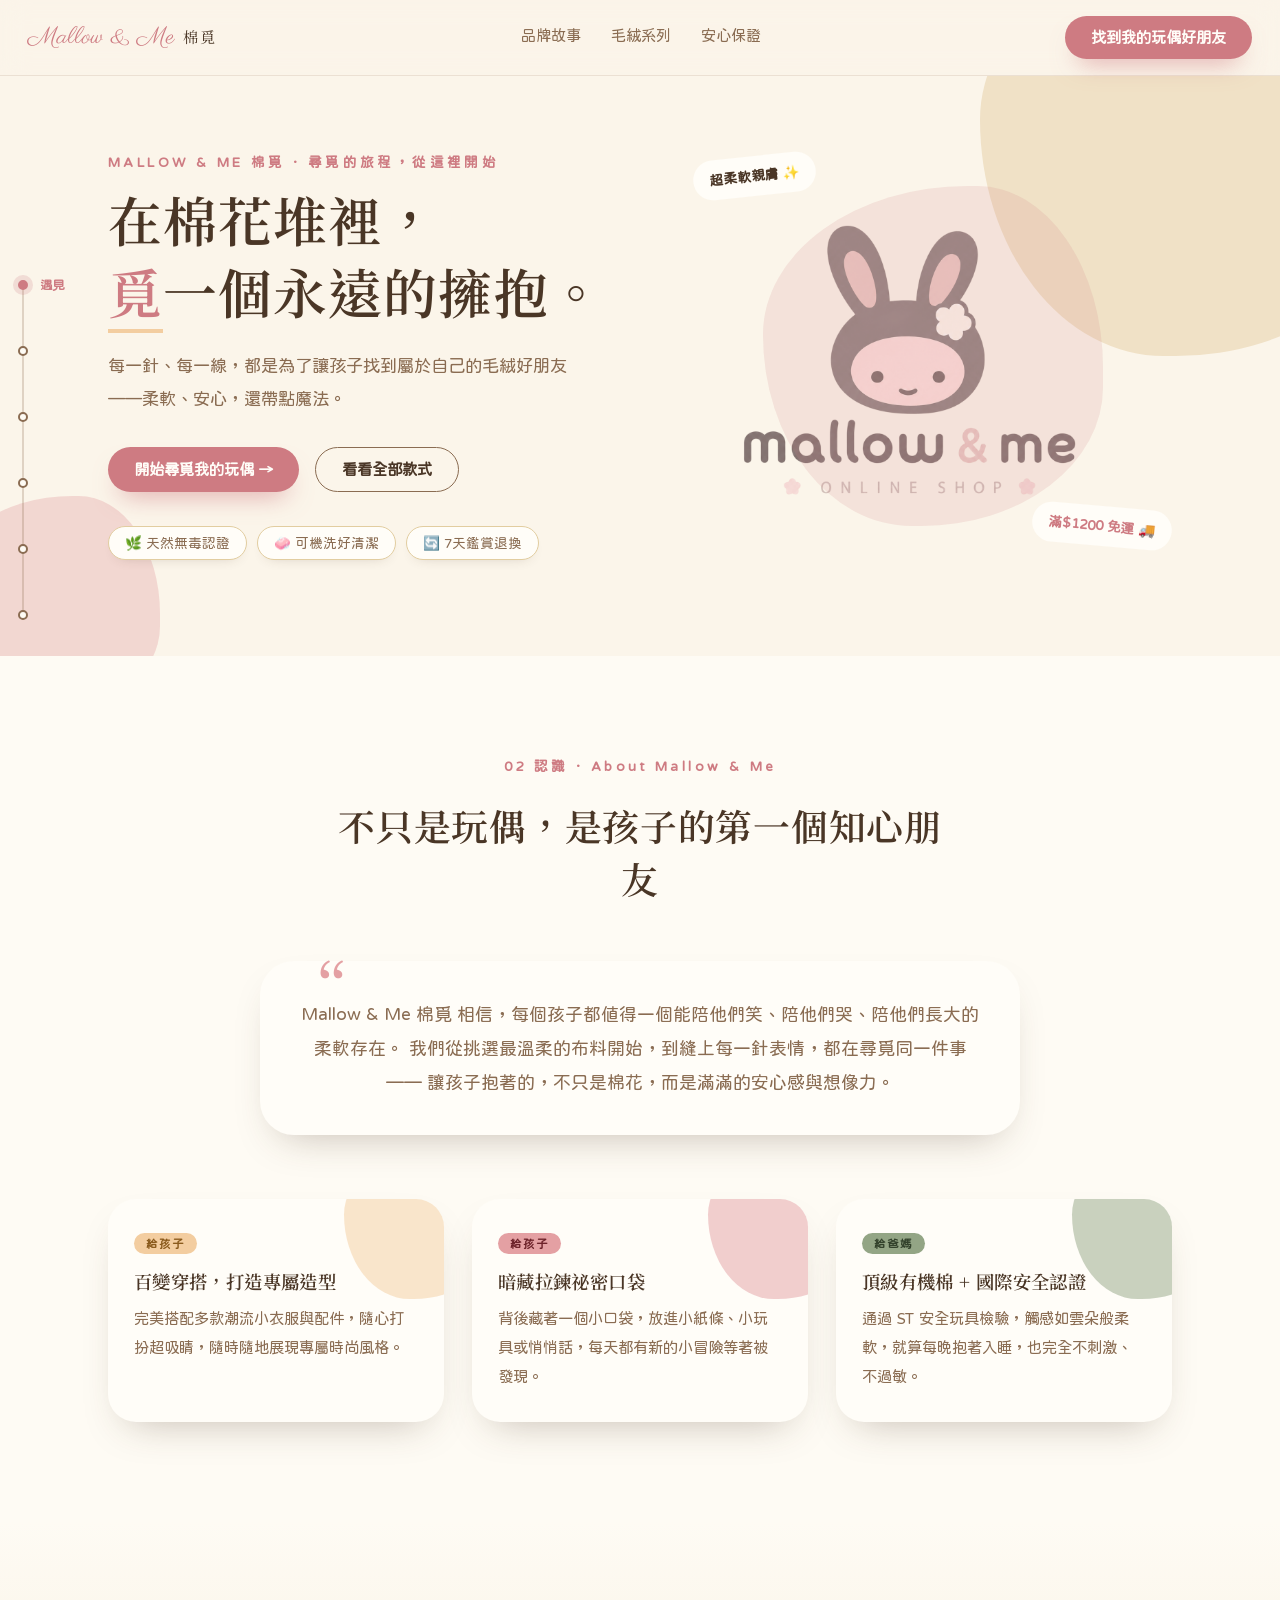
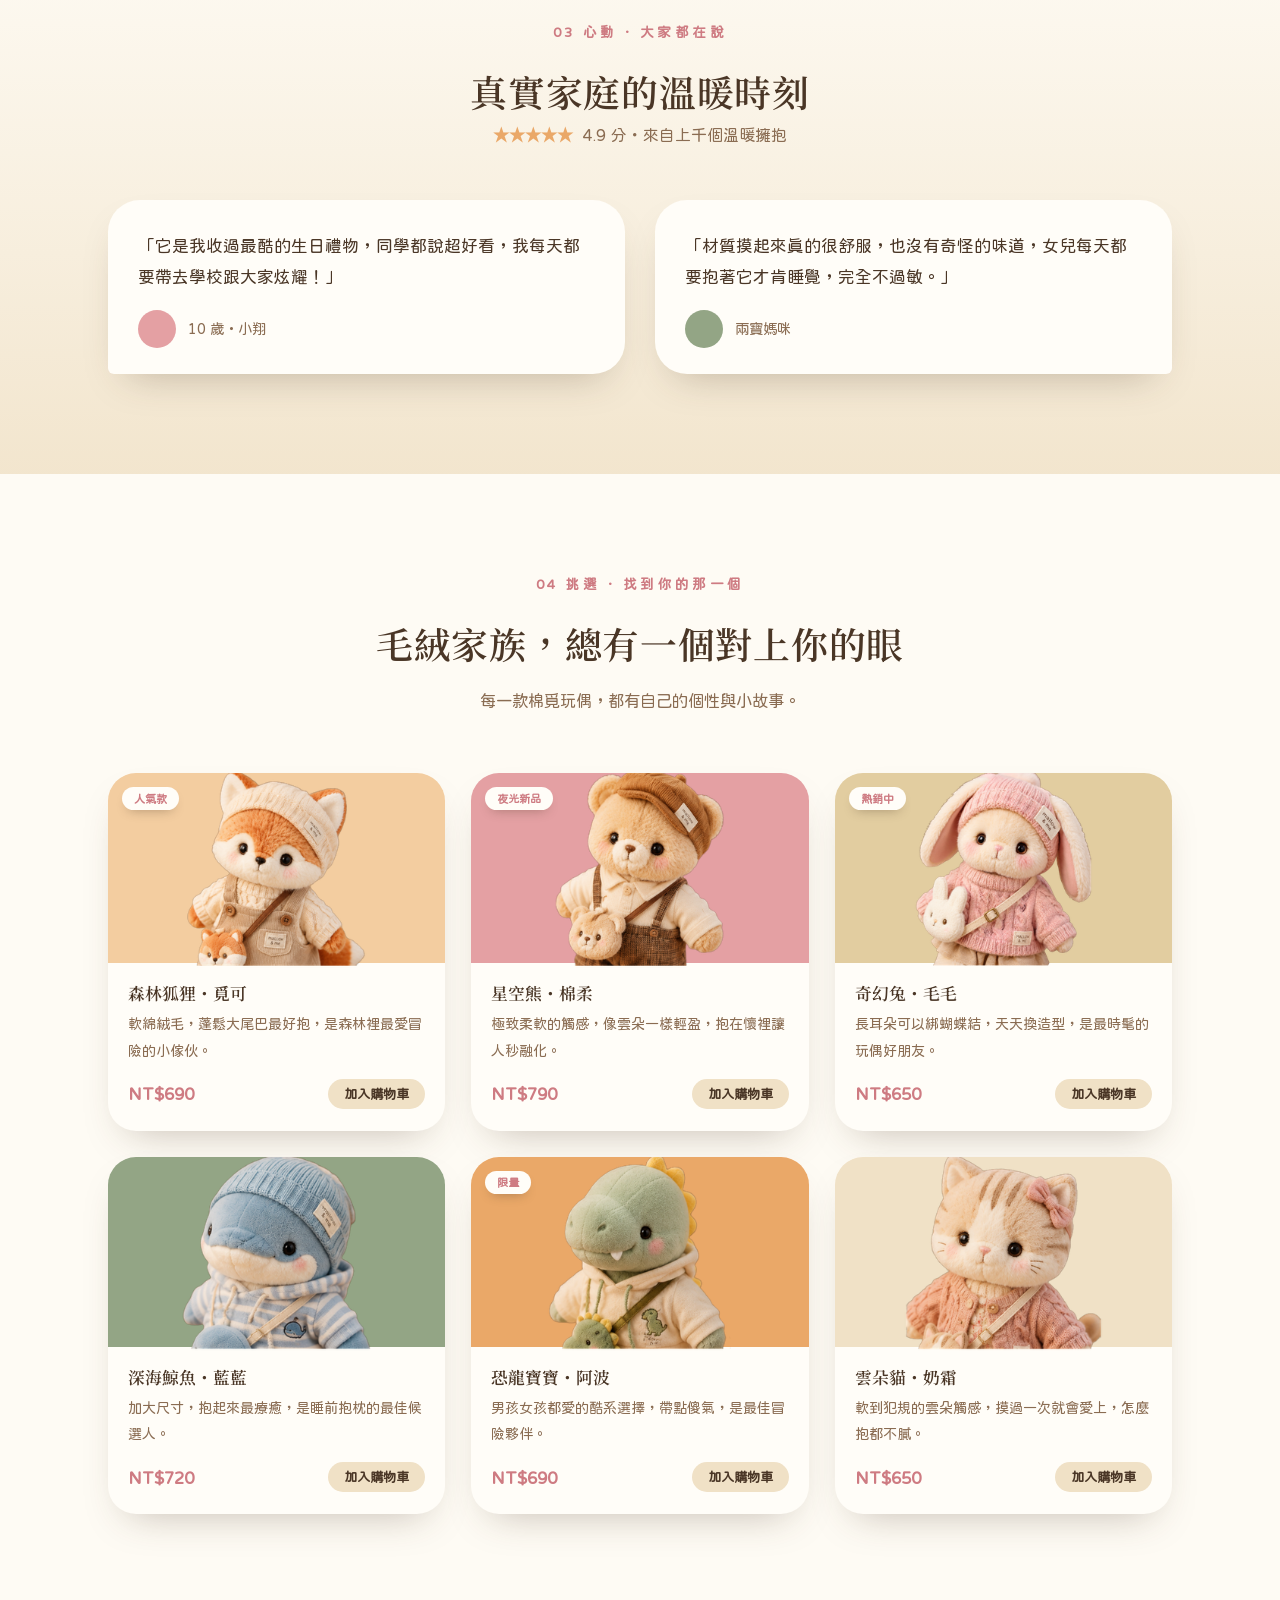
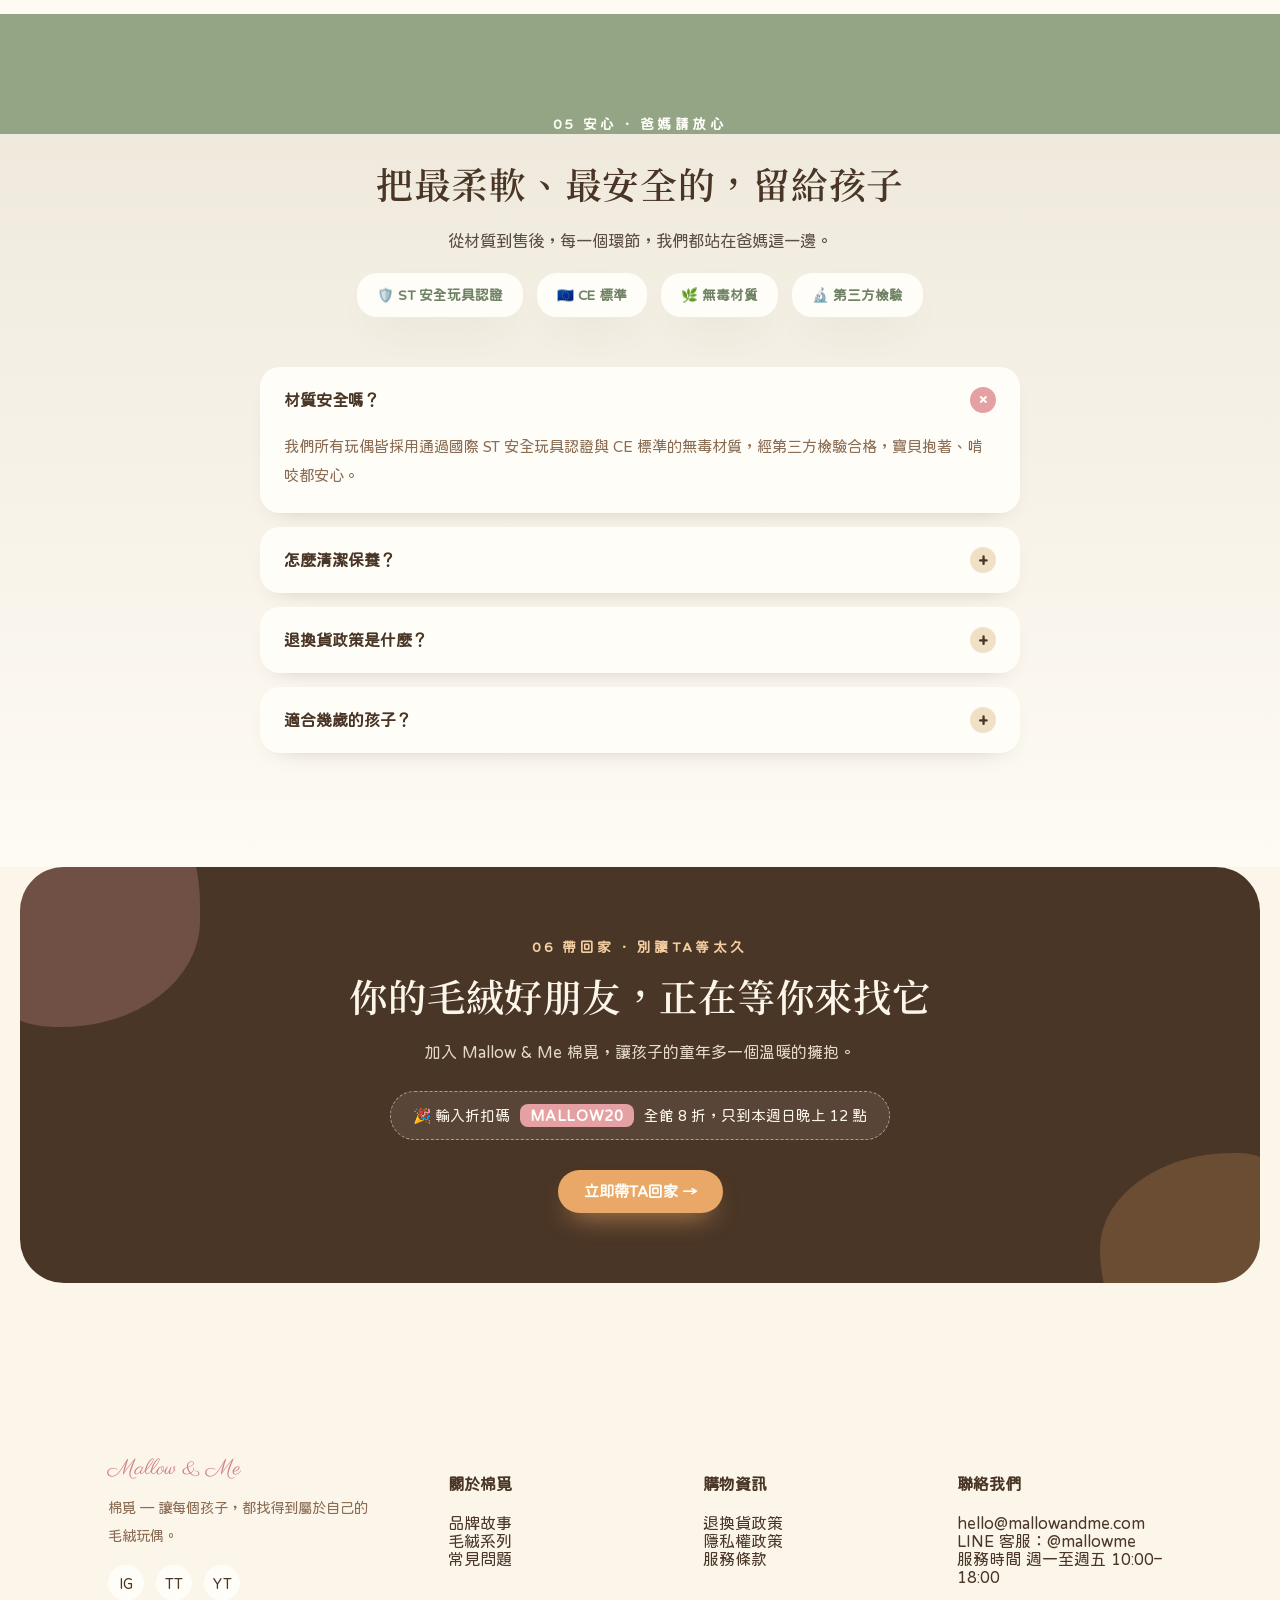
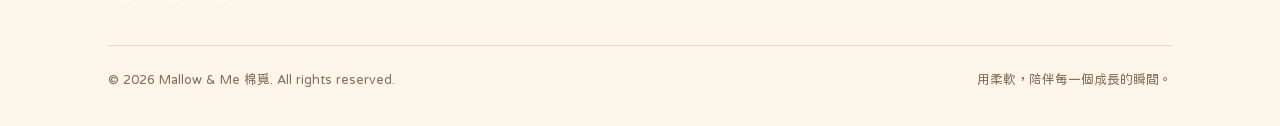
==== commit 69f761e4: "更改文案，新增LOGO" ====
--- a/new/0804/mallow-and-me.html
+++ b/new/0804/mallow-and-me.html
@@ -207,8 +207,8 @@
   .parents{background:linear-gradient(180deg, var(--sage) 0%, #EFE9DC 10%, var(--cream-soft) 100%); position:relative;}
   .parents::before{content:''; position:absolute; inset:0 0 auto 0; height:120px; background:var(--sage); z-index:0;}
   .parents .wrap{position:relative; z-index:1;}
-  .parents .section__head{color:var(--white);}
-  .parents .section__head p{color:rgba(255,255,255,0.9);}
+  .parents .section__head{color:var(#4A3B32);}
+  .parents .section__head p{color:rgba(74,59,50,0.9);}
   .parents .eyebrow{color:var(--white);}
   .parents__badges{display:flex; gap:14px; justify-content:center; flex-wrap:wrap; margin:-40px 0 50px;}
   .pbadge{
@@ -326,7 +326,7 @@
     </div>
     <div class="hero__art reveal is-visible">
       <div class="hero__stage"></div>
-      <svg class="hero__mascot" viewBox="0 0 200 200"><use href="#icon-plush"/></svg>
+      <img class="card__mascot" src="img/logo-Photoroom.png" alt="狐狸・毛毛玩偶">
       <div class="hero__sticker hero__sticker--1">超柔軟親膚 ✨</div>
       <div class="hero__sticker hero__sticker--2">滿$1200 免運 🚚</div>
     </div>
@@ -349,8 +349,8 @@
       <div class="feature feature--1 reveal">
         <div class="feature__blob"></div>
         <span class="feature__tag">給孩子</span>
-        <h3>可動關節，擺出專屬酷姿勢</h3>
-        <p>四肢與頭部皆可轉動，不管是耍帥還是賣萌，怎麼擺都是你的風格，拍照打卡超上鏡。</p>
+        <h3>百變穿搭，打造專屬造型</h3>
+        <p>完美搭配多款潮流小衣服與配件，隨心打扮超吸睛，隨時隨地展現專屬時尚風格。</p>
       </div>
       <div class="feature feature--2 reveal">
         <div class="feature__blob"></div>
@@ -418,7 +418,7 @@
         </div>
         <div class="card__body">
           <div class="card__name">星空熊・棉柔</div>
-          <p class="card__desc">肚肚會微微夜光，晚安故事講到一半也不怕黑，安心入睡。</p>
+          <p class="card__desc">極致柔軟的觸感，像雲朵一樣輕盈，抱在懷裡讓人秒融化。</p>
           <div class="card__foot"><span class="card__price">NT$790</span><span class="card__add">加入購物車</span></div>
         </div>
       </div>
@@ -498,7 +498,7 @@
       </details>
       <details class="faq__item">
         <summary>退換貨政策是什麼？<span class="faq__icon">+</span></summary>
-        <p>下單後 7 天內，只要玩偶保持全新、未拆吊牌的狀態，即可申請無條件退換，讓你安心選購不擔心。</p>
+        <p>下單後 7 天內，只要玩偶保持全新、未拆吊牌的狀態，即可申請無條件退換，讓您安心選購不擔心。</p>
       </details>
       <details class="faq__item">
         <summary>適合幾歲的孩子？<span class="faq__icon">+</span></summary>
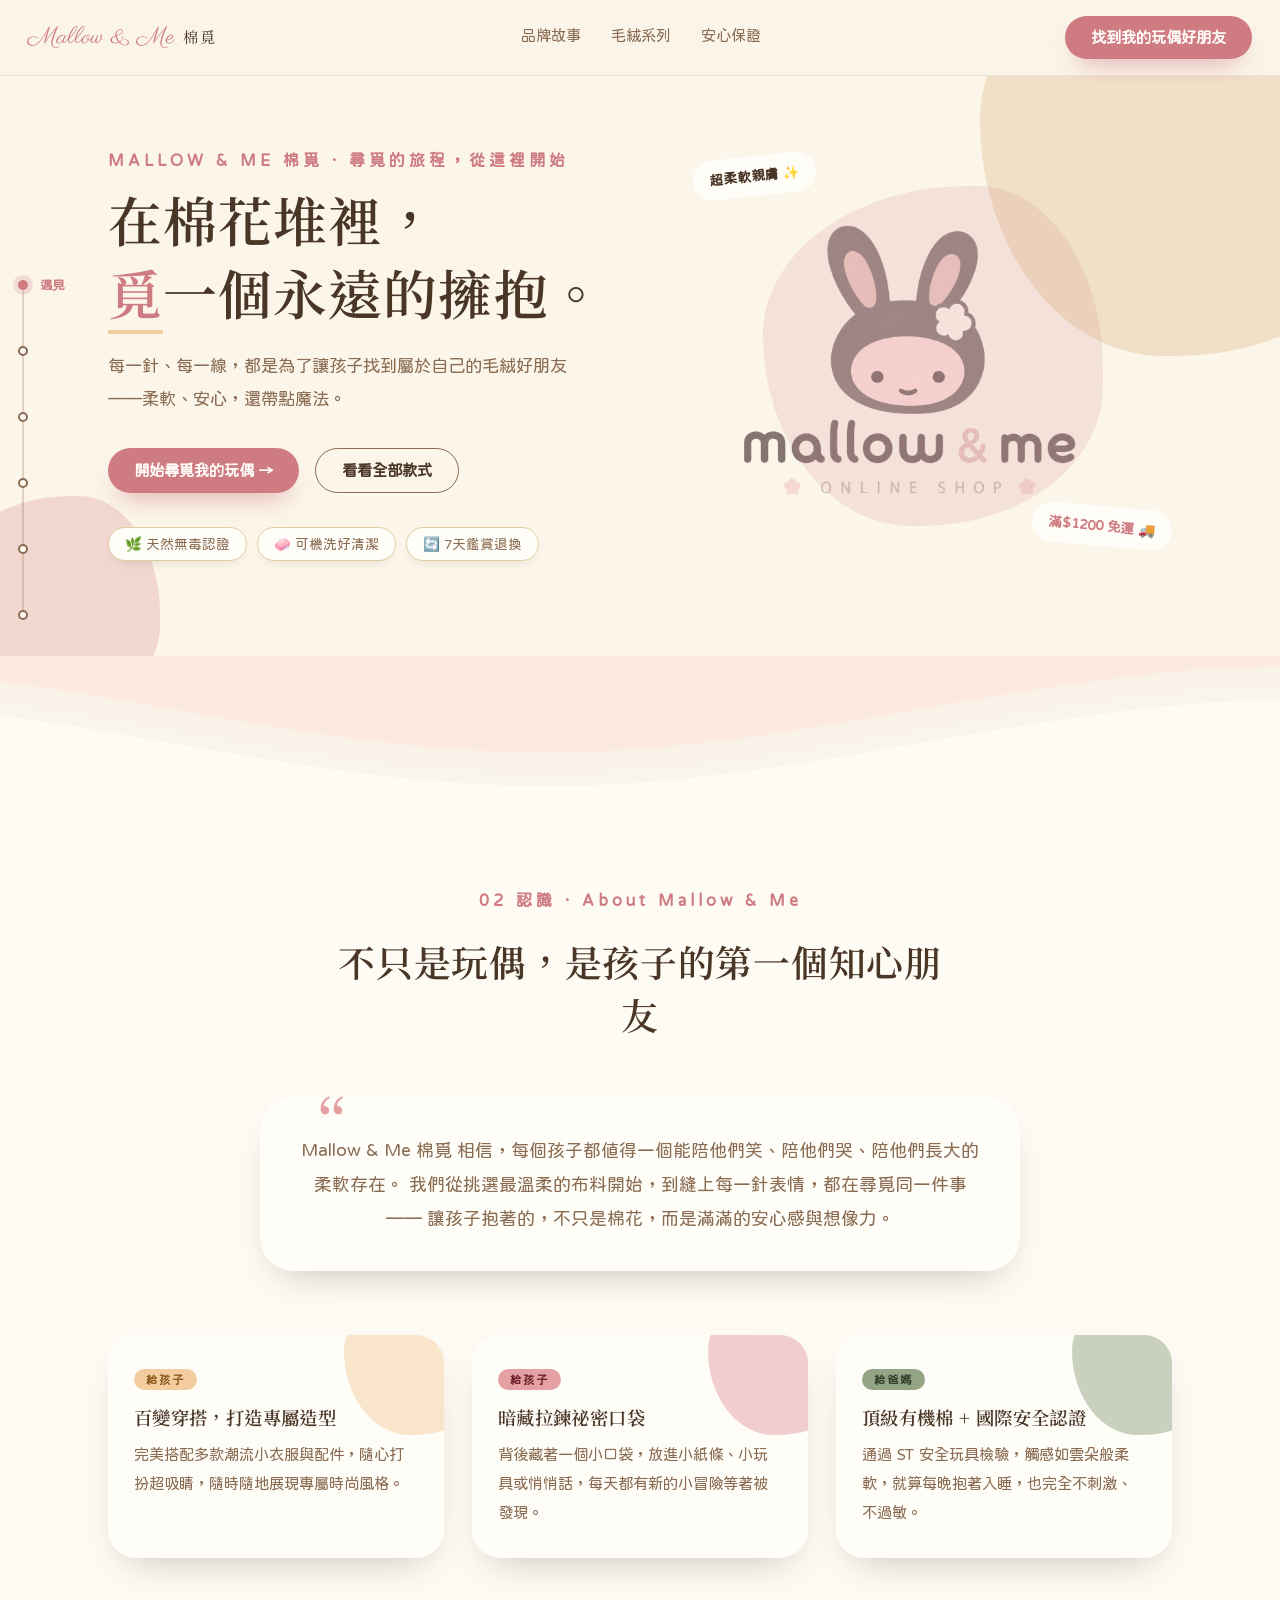
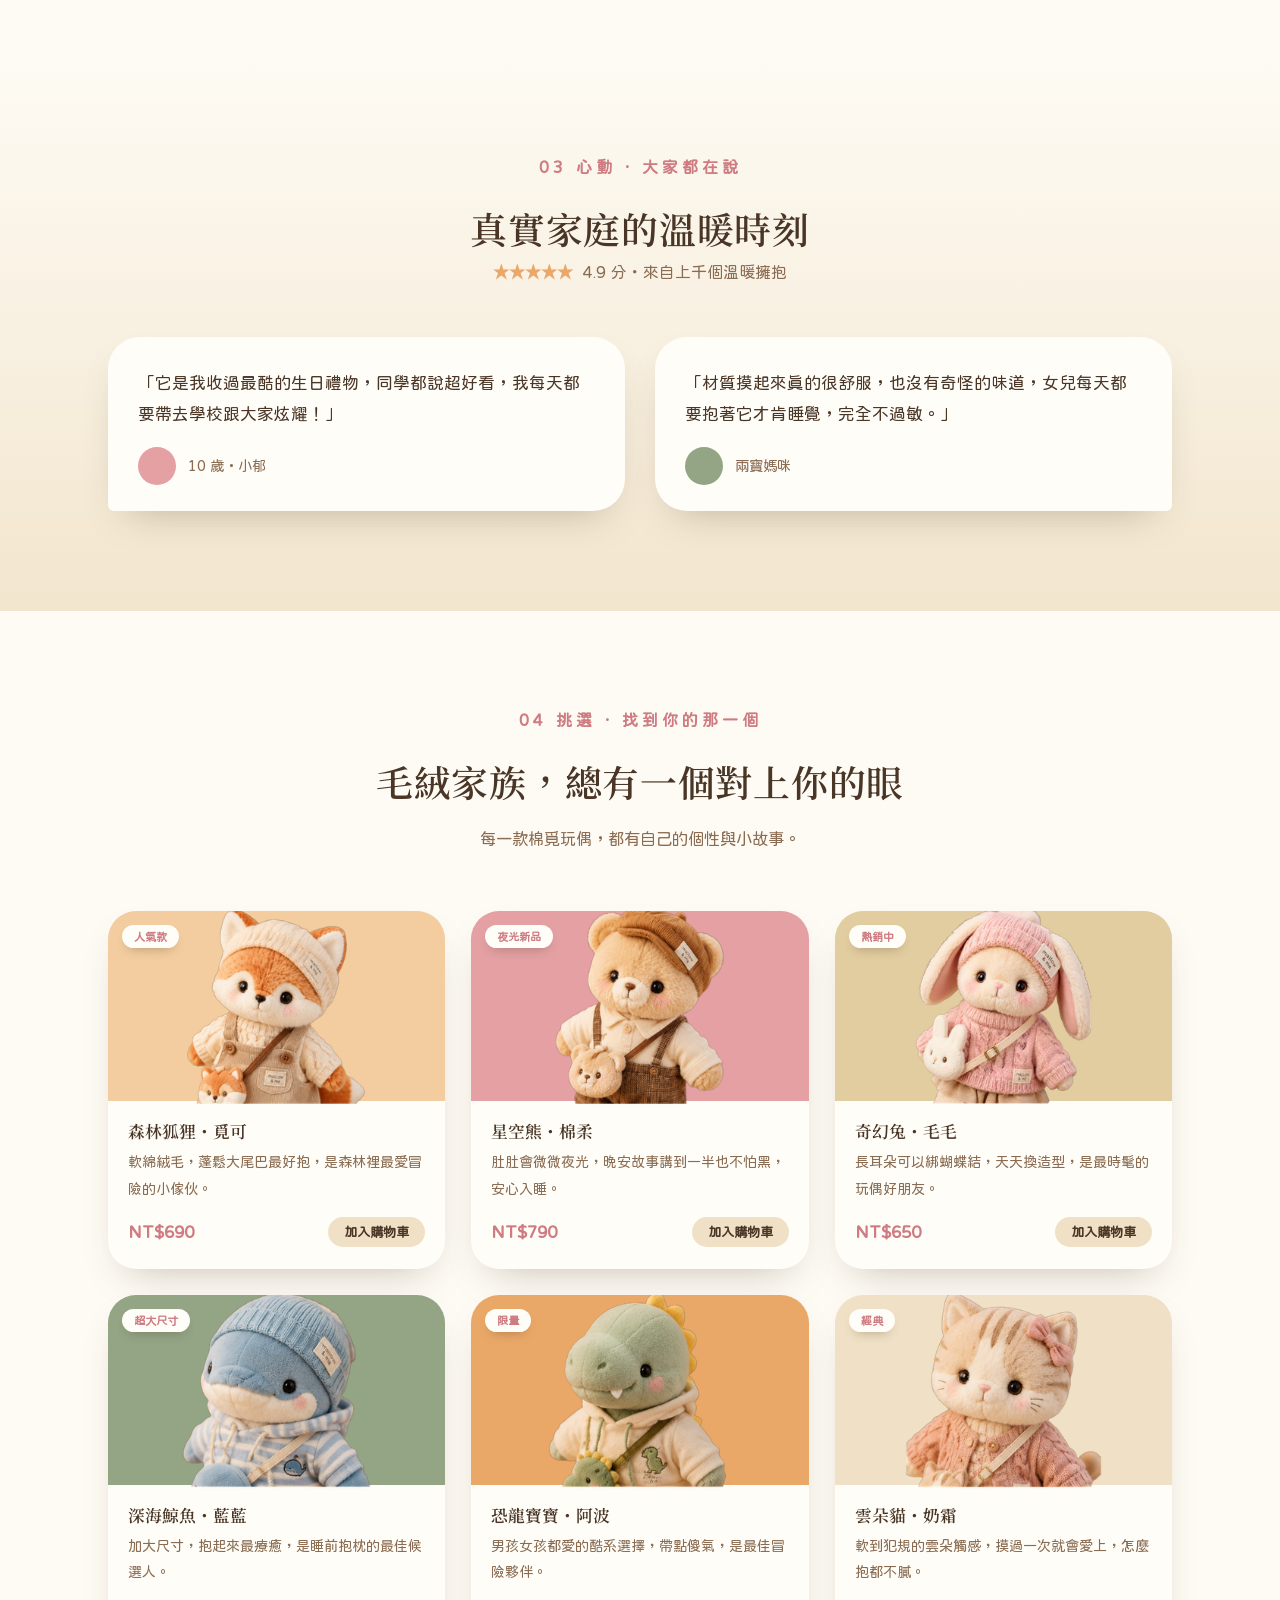
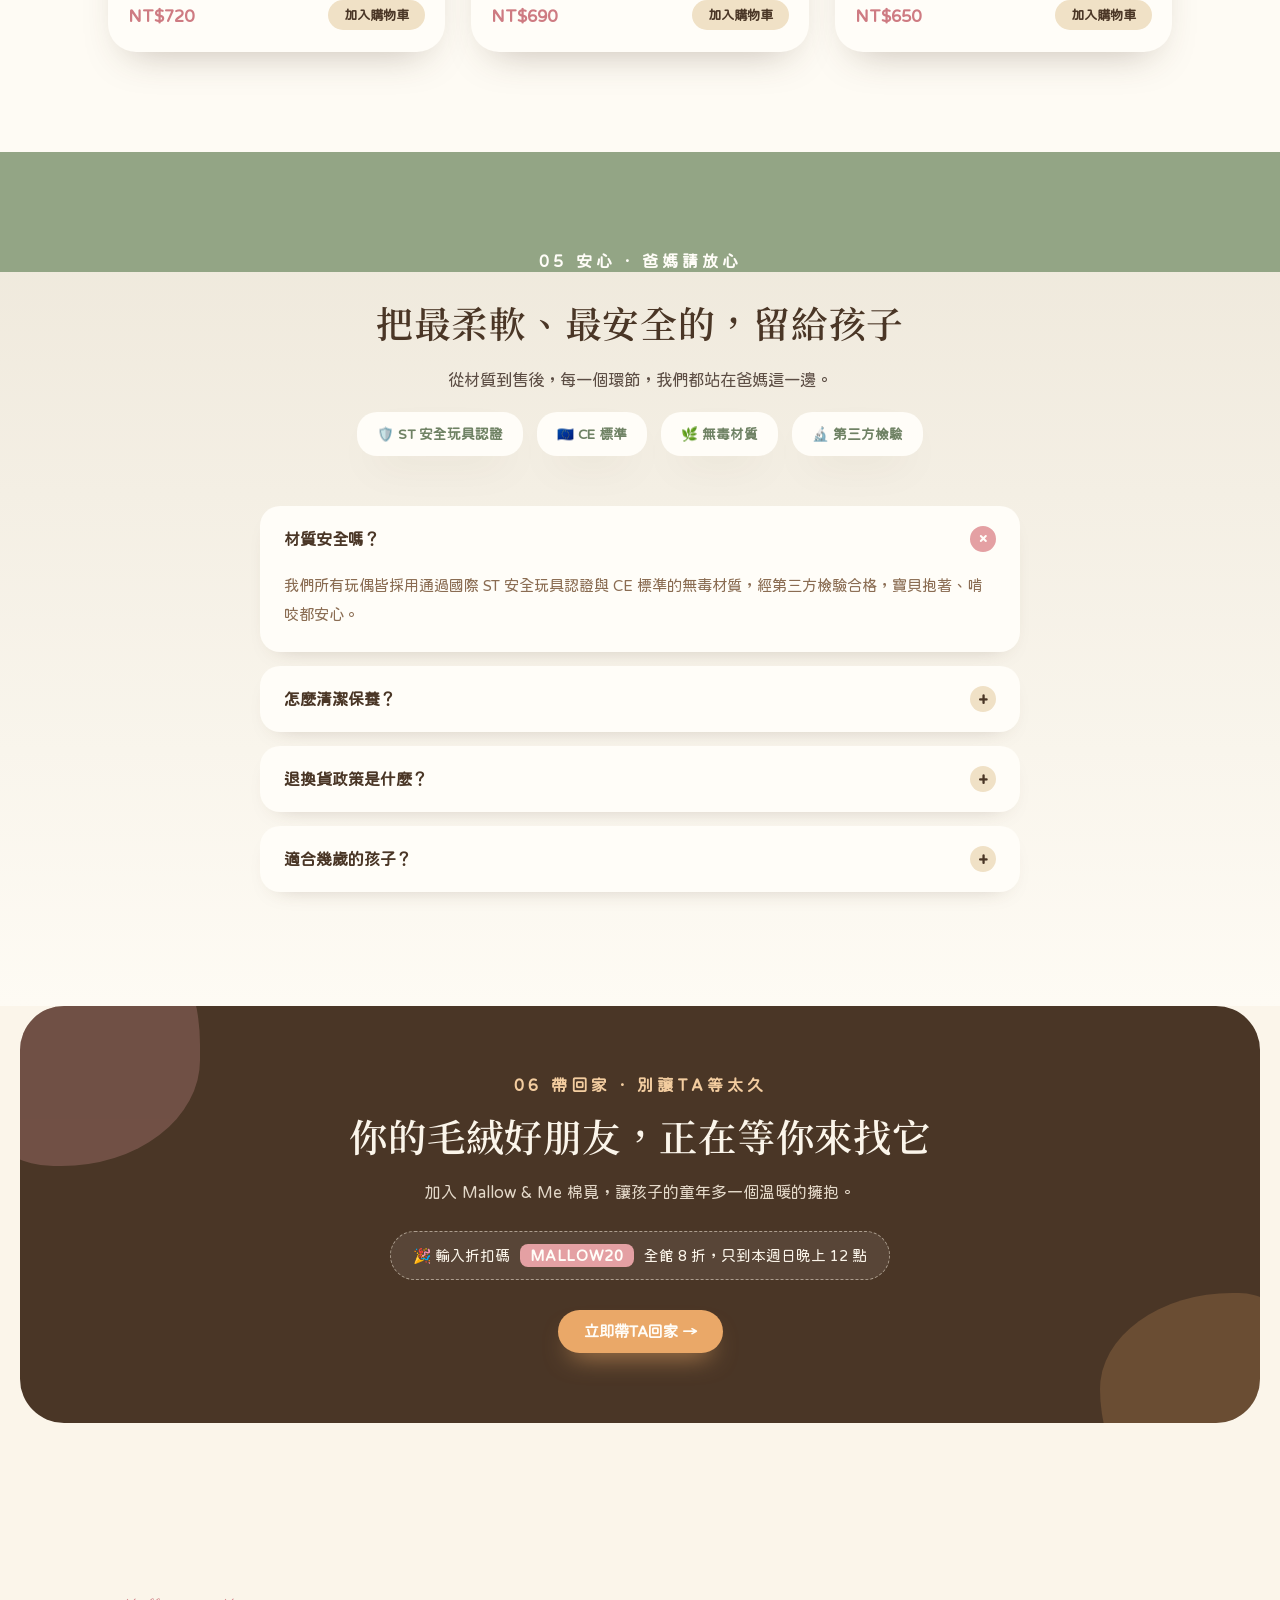
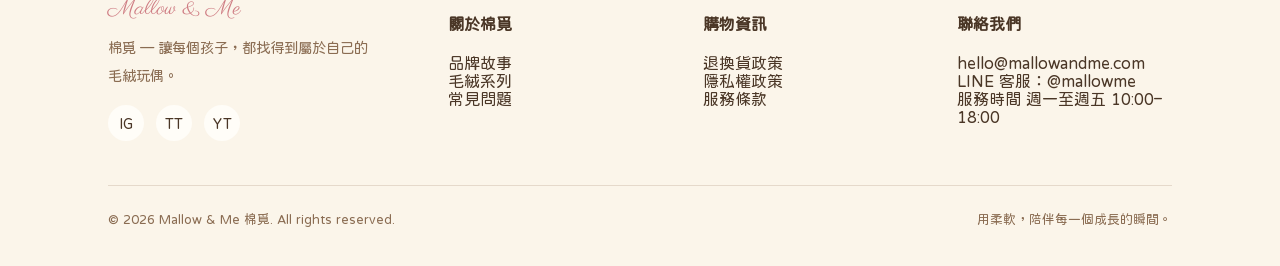
==== commit 2e4ba013: "新增波浪特效，刪除不要的圖片" ====
--- a/new/0804/mallow-and-me.html
+++ b/new/0804/mallow-and-me.html
@@ -8,6 +8,51 @@
 <link rel="preconnect" href="https://fonts.gstatic.com" crossorigin>
 <link href="https://fonts.googleapis.com/css2?family=Noto+Serif+TC:wght@400;500;600;700&family=Huninn&family=Parisienne&display=swap" rel="stylesheet">
 <style>
+  .wave-container {
+  position: relative;
+  width: 100%;
+  height: 15vh;
+  min-height: 100px;
+  max-height: 150px;
+  background-color: #fceade; /* 可以依據你的網頁主色調整背景 */
+}
+
+.waves {
+  position: relative;
+  width: 100%;
+  height: 100%;
+}
+
+/* 讓多層波浪產生交錯的動畫效果 */
+.parallax > use {
+  animation: move-wave 25s cubic-bezier(0.55, 0.5, 0.45, 0.5) infinite;
+}
+
+.parallax > use:nth-child(1) {
+  animation-delay: -2s;
+  animation-duration: 7s;
+}
+.parallax > use:nth-child(2) {
+  animation-delay: -3s;
+  animation-duration: 10s;
+}
+.parallax > use:nth-child(3) {
+  animation-delay: -4s;
+  animation-duration: 13s;
+}
+.parallax > use:nth-child(4) {
+  animation-delay: -5s;
+  animation-duration: 20s;
+}
+
+@keyframes move-wave {
+  0% {
+    transform: translate3d(-90px, 0, 0);
+  }
+  100% {
+    transform: translate3d(85px, 0, 0);
+  }
+}
   :root{
     --cream:#FBF5EA;
     --cream-soft:#FEFBF4;
@@ -114,7 +159,7 @@
   .hero .blob-b{width:220px; height:220px; background:var(--rose); opacity:.35; bottom:-60px; left:-60px;}
   .hero__grid{position:relative; z-index:1; display:grid; grid-template-columns:1.05fr 0.95fr; gap:56px; align-items:center;}
   @media (max-width:900px){ .hero__grid{grid-template-columns:1fr; text-align:center;} }
-  .eyebrow{font-size:0.85rem; letter-spacing:0.25em; color:var(--rose-deep); font-weight:700; margin-bottom:14px; display:inline-block;}
+  .eyebrow{font-size:1rem; letter-spacing:0.25em; color:var(--rose-deep); font-weight:700; margin-bottom:14px; display:inline-block;}
   .hero h1{font-size:clamp(2.1rem, 4.2vw, 3.4rem); line-height:1.35; color:var(--brown);}
   .hero h1 em{font-style:normal; color:var(--rose-deep); border-bottom:4px solid var(--peach-soft);}
   .hero__sub{margin-top:22px; font-size:1.08rem; color:var(--brown-soft); max-width:480px;}
@@ -332,7 +377,19 @@
     </div>
   </div>
 </section>
-
+<div class="wave-container">
+  <svg class="waves" xmlns="http://www.w3.org/2000/svg" viewBox="0 24 150 28" preserveAspectRatio="none" shape-rendering="auto">
+    <defs>
+      <path id="gentle-wave" d="M-160 44c30 0 58-18 88-18s 58 18 88 18 58-18 88-18 58 18 88 18 v44h-352z" />
+    </defs>
+    <g class="parallax">
+      <use href="#gentle-wave" x="48" y="0" fill="rgba(249, 246, 238, 0.7)" />
+      <use href="#gentle-wave" x="48" y="3" fill="rgba(249, 246, 238, 0.5)" />
+      <use href="#gentle-wave" x="48" y="5" fill="rgba(249, 246, 238, 0.3)" />
+      <use href="#gentle-wave" x="48" y="7" fill="#FEFBF4" />
+    </g>
+  </svg>
+</div>
 <!-- ============ WHY ============ -->
 <section class="section why" id="why" data-stage>
   <div class="wrap">
@@ -379,7 +436,7 @@
     <div class="testimonials">
       <div class="bubble bubble--1 reveal">
         <p class="quote">「它是我收過最酷的生日禮物，同學都說超好看，我每天都要帶去學校跟大家炫耀！」</p>
-        <div class="bubble__who"><span class="bubble__avatar"></span>10 歲・小翔</div>
+        <div class="bubble__who"><span class="bubble__avatar"></span>10 歲・小郁</div>
       </div>
       <div class="bubble bubble--2 bubble--alt reveal">
         <p class="quote">「材質摸起來真的很舒服，也沒有奇怪的味道，女兒每天都要抱著它才肯睡覺，完全不過敏。」</p>
@@ -418,7 +475,7 @@
         </div>
         <div class="card__body">
           <div class="card__name">星空熊・棉柔</div>
-          <p class="card__desc">極致柔軟的觸感，像雲朵一樣輕盈，抱在懷裡讓人秒融化。</p>
+          <p class="card__desc">肚肚會微微夜光，晚安故事講到一半也不怕黑，安心入睡。</p>
           <div class="card__foot"><span class="card__price">NT$790</span><span class="card__add">加入購物車</span></div>
         </div>
       </div>
@@ -437,6 +494,7 @@
 
       <div class="card reveal">
         <div class="card__stage" style="background:var(--sage);">
+          <span class="card__tag">超大尺寸</span>
          <img class="card__mascot" src="img/shark-icon.png" alt="鯨魚・毛毛玩偶">
         </div>
         <div class="card__body">
@@ -460,6 +518,7 @@
 
       <div class="card reveal">
         <div class="card__stage" style="background:var(--oat);">
+          <span class="card__tag">經典</span>
          <img class="card__mascot" src="img/cat-icon.png" alt="貓咪・毛毛玩偶">
         </div>
         <div class="card__body">
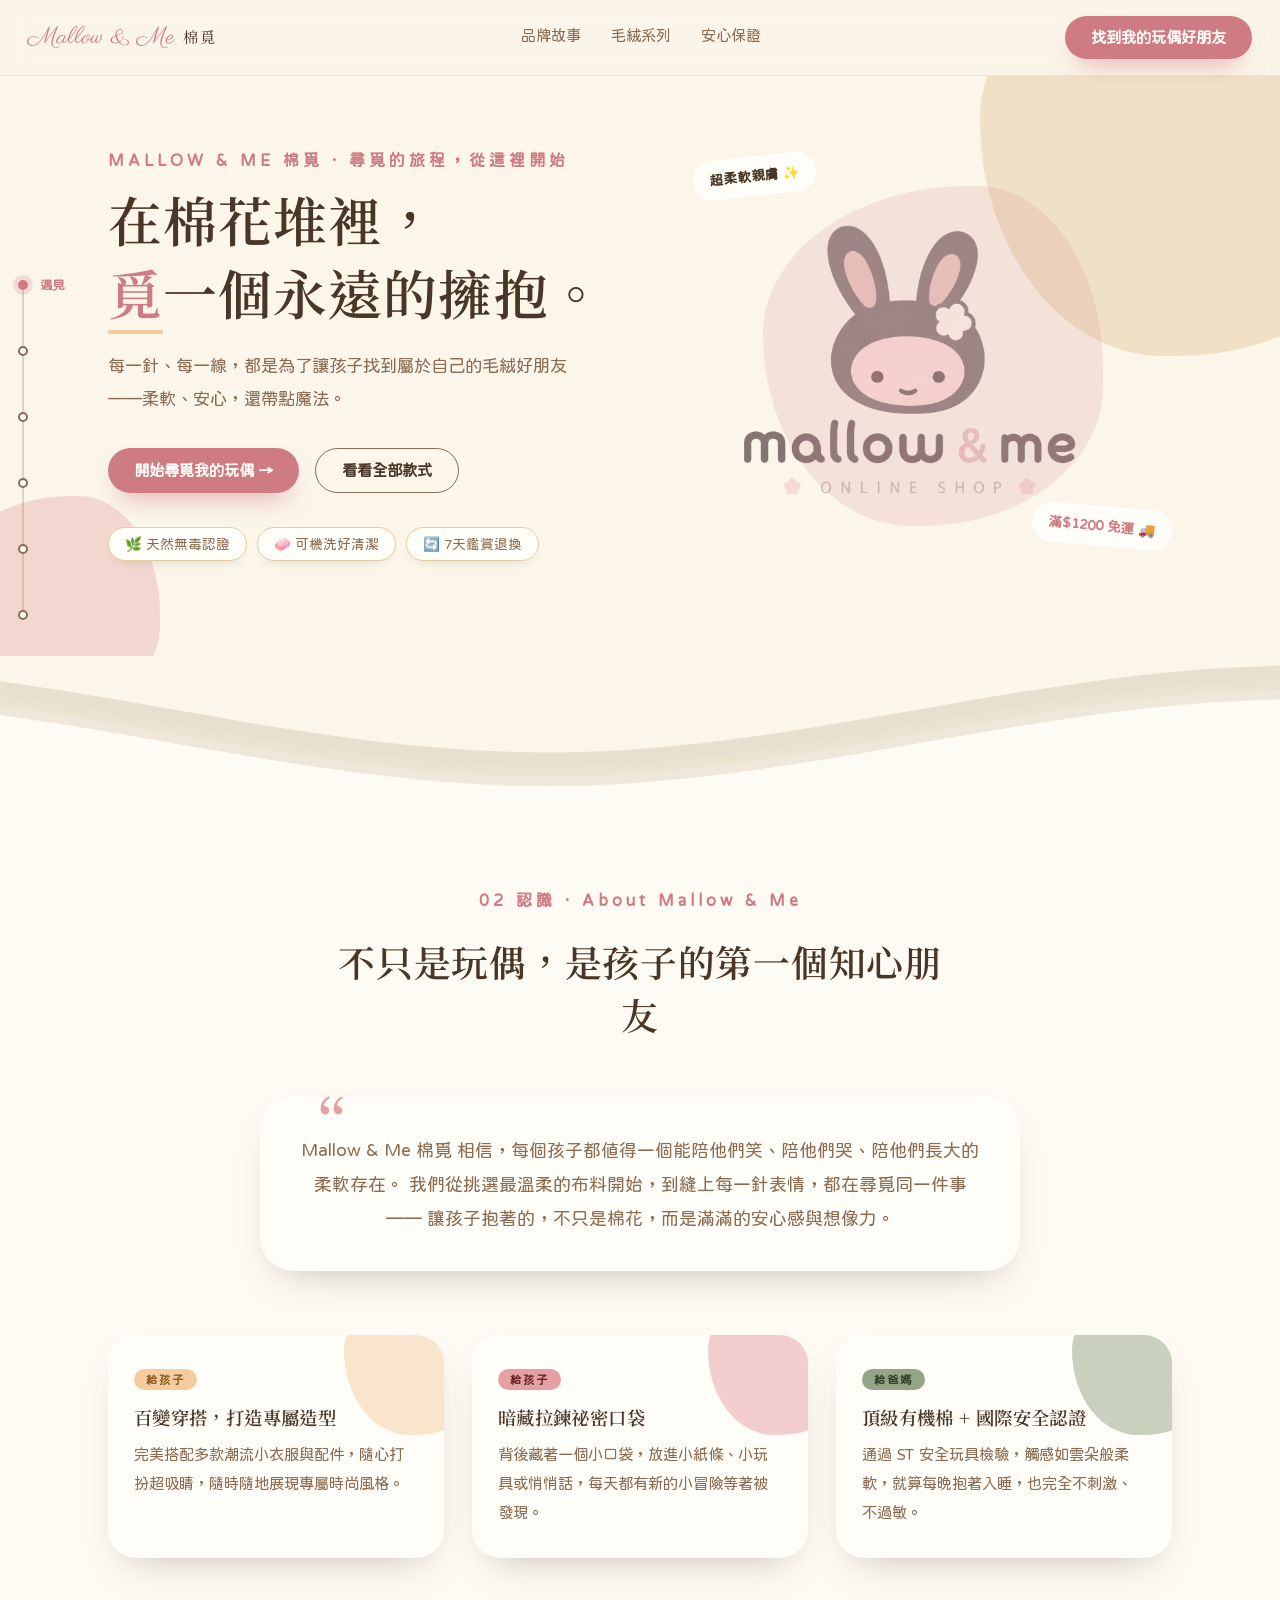
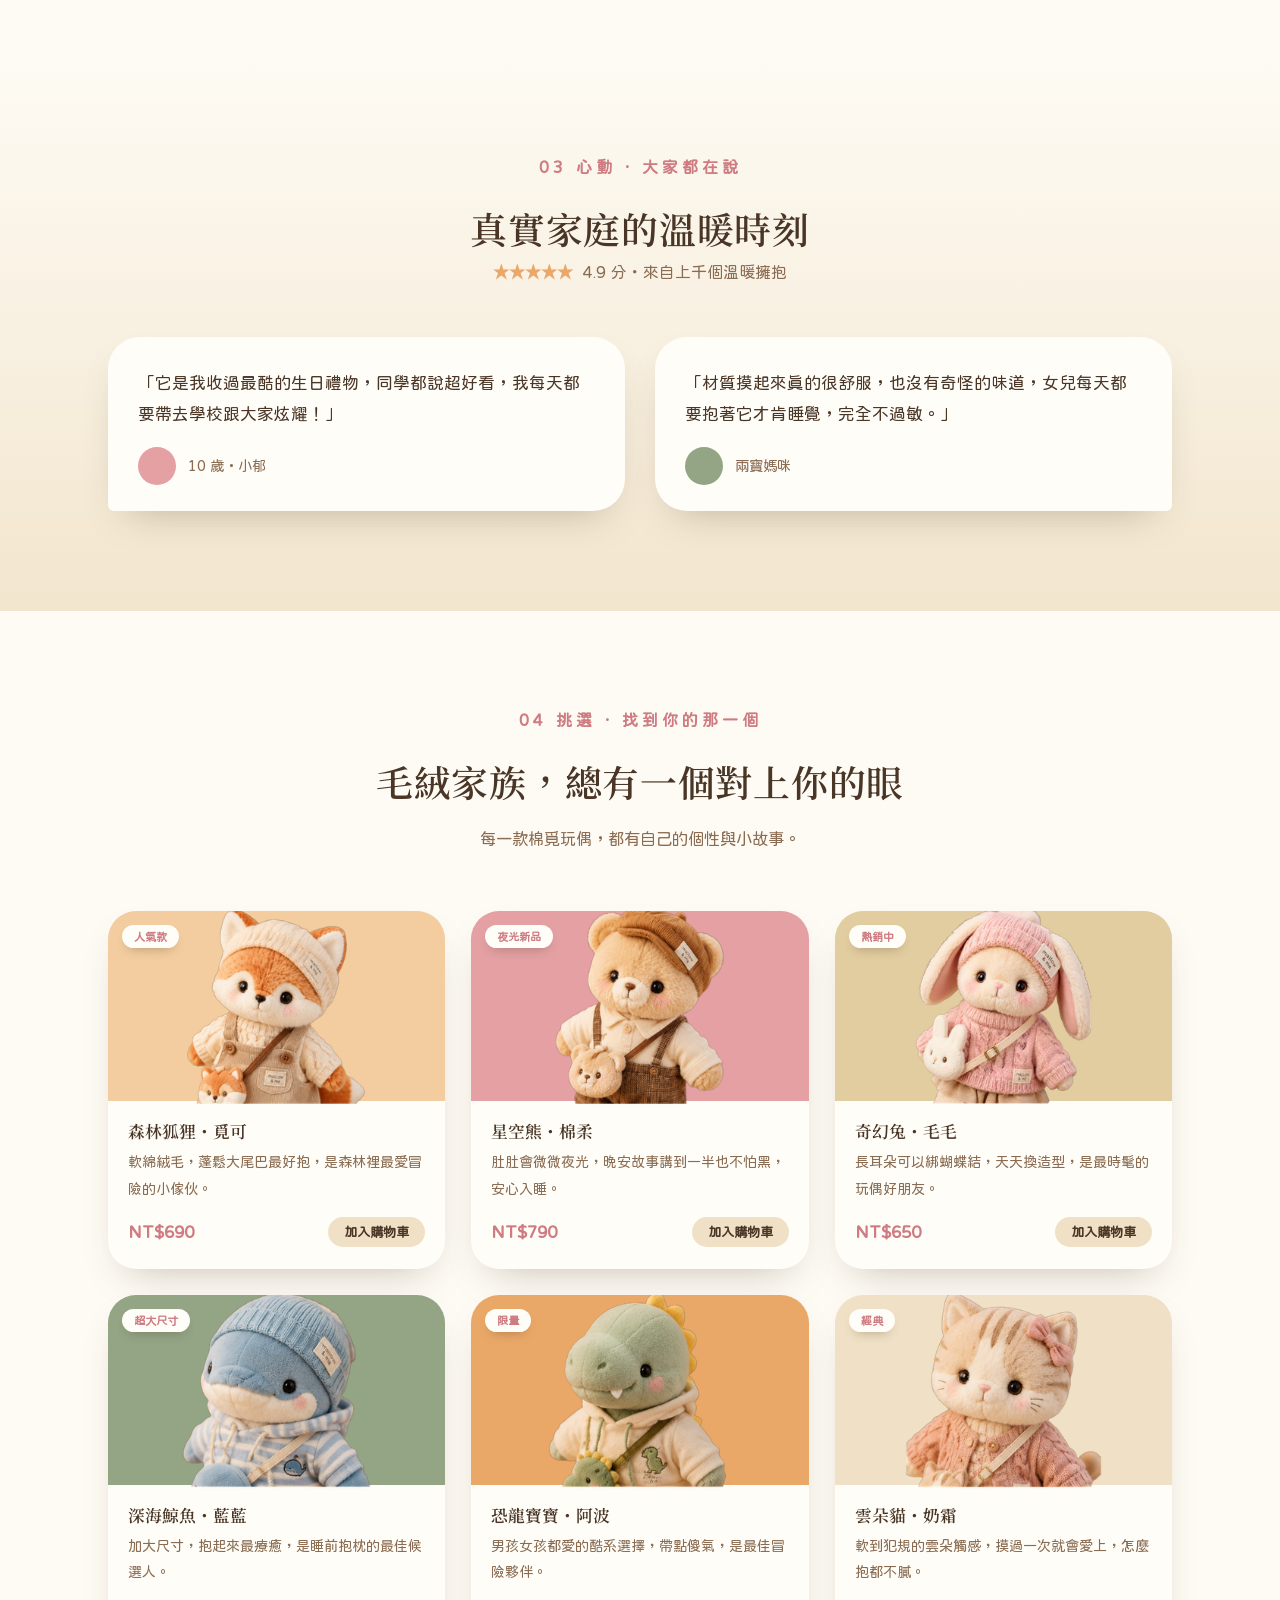
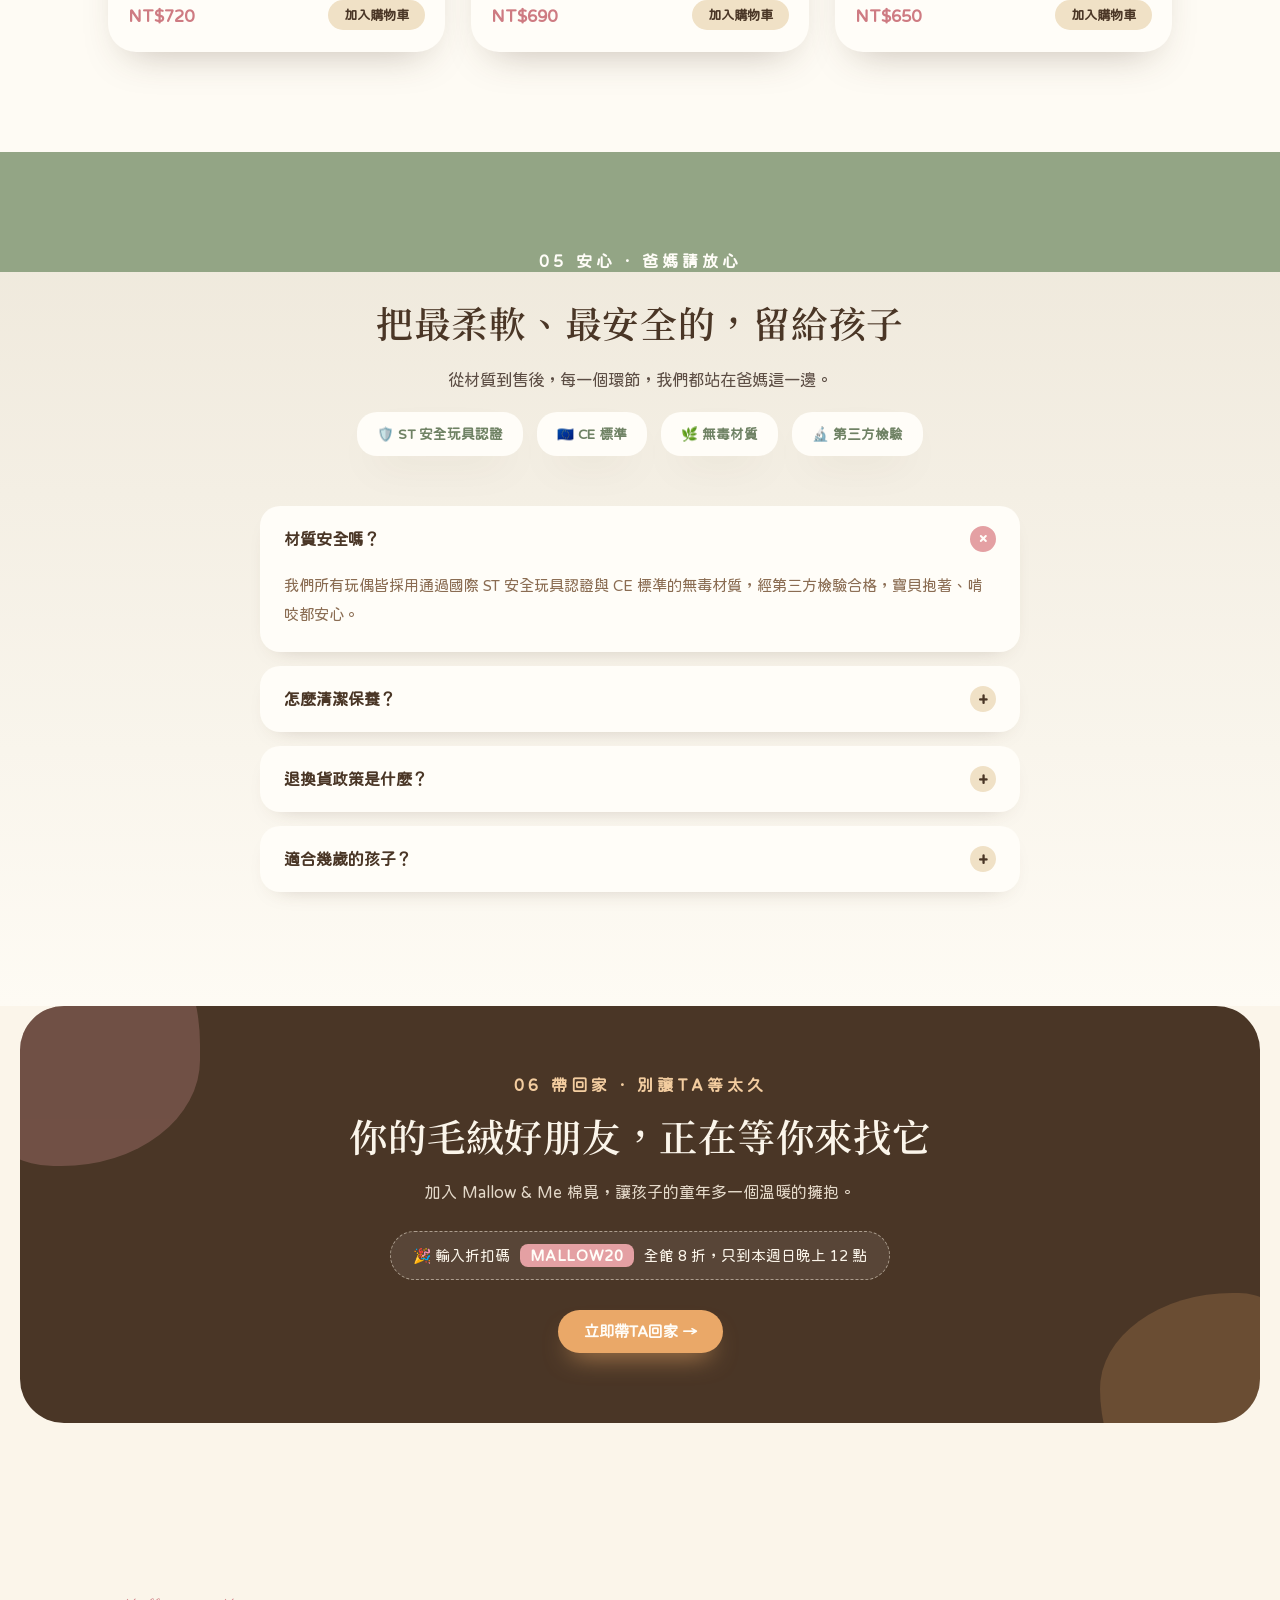
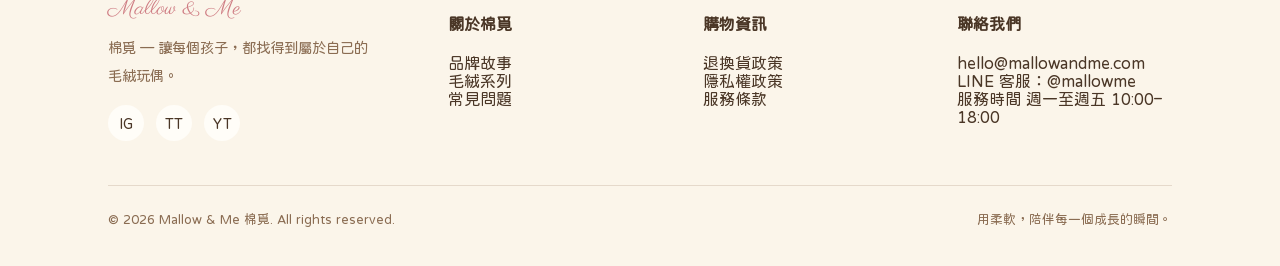
==== commit c916b0e7: "更改波浪顏色" ====
--- a/new/0804/mallow-and-me.html
+++ b/new/0804/mallow-and-me.html
@@ -14,7 +14,7 @@
   height: 15vh;
   min-height: 100px;
   max-height: 150px;
-  background-color: #fceade; /* 可以依據你的網頁主色調整背景 */
+  background-color: #FBF5EA; /* 可以依據你的網頁主色調整背景 */
 }
 
 .waves {
@@ -382,10 +382,10 @@
     <defs>
       <path id="gentle-wave" d="M-160 44c30 0 58-18 88-18s 58 18 88 18 58-18 88-18 58 18 88 18 v44h-352z" />
     </defs>
-    <g class="parallax">
-      <use href="#gentle-wave" x="48" y="0" fill="rgba(249, 246, 238, 0.7)" />
-      <use href="#gentle-wave" x="48" y="3" fill="rgba(249, 246, 238, 0.5)" />
-      <use href="#gentle-wave" x="48" y="5" fill="rgba(249, 246, 238, 0.3)" />
+  <g class="parallax">
+      <use href="#gentle-wave" x="48" y="0" fill="rgba(224, 214, 198, 0.7)" />
+      <use href="#gentle-wave" x="48" y="3" fill="rgba(240, 230, 214, 0.5)" />
+      <use href="#gentle-wave" x="48" y="5" fill="rgba(247, 242, 235, 0.3)" />
       <use href="#gentle-wave" x="48" y="7" fill="#FEFBF4" />
     </g>
   </svg>
